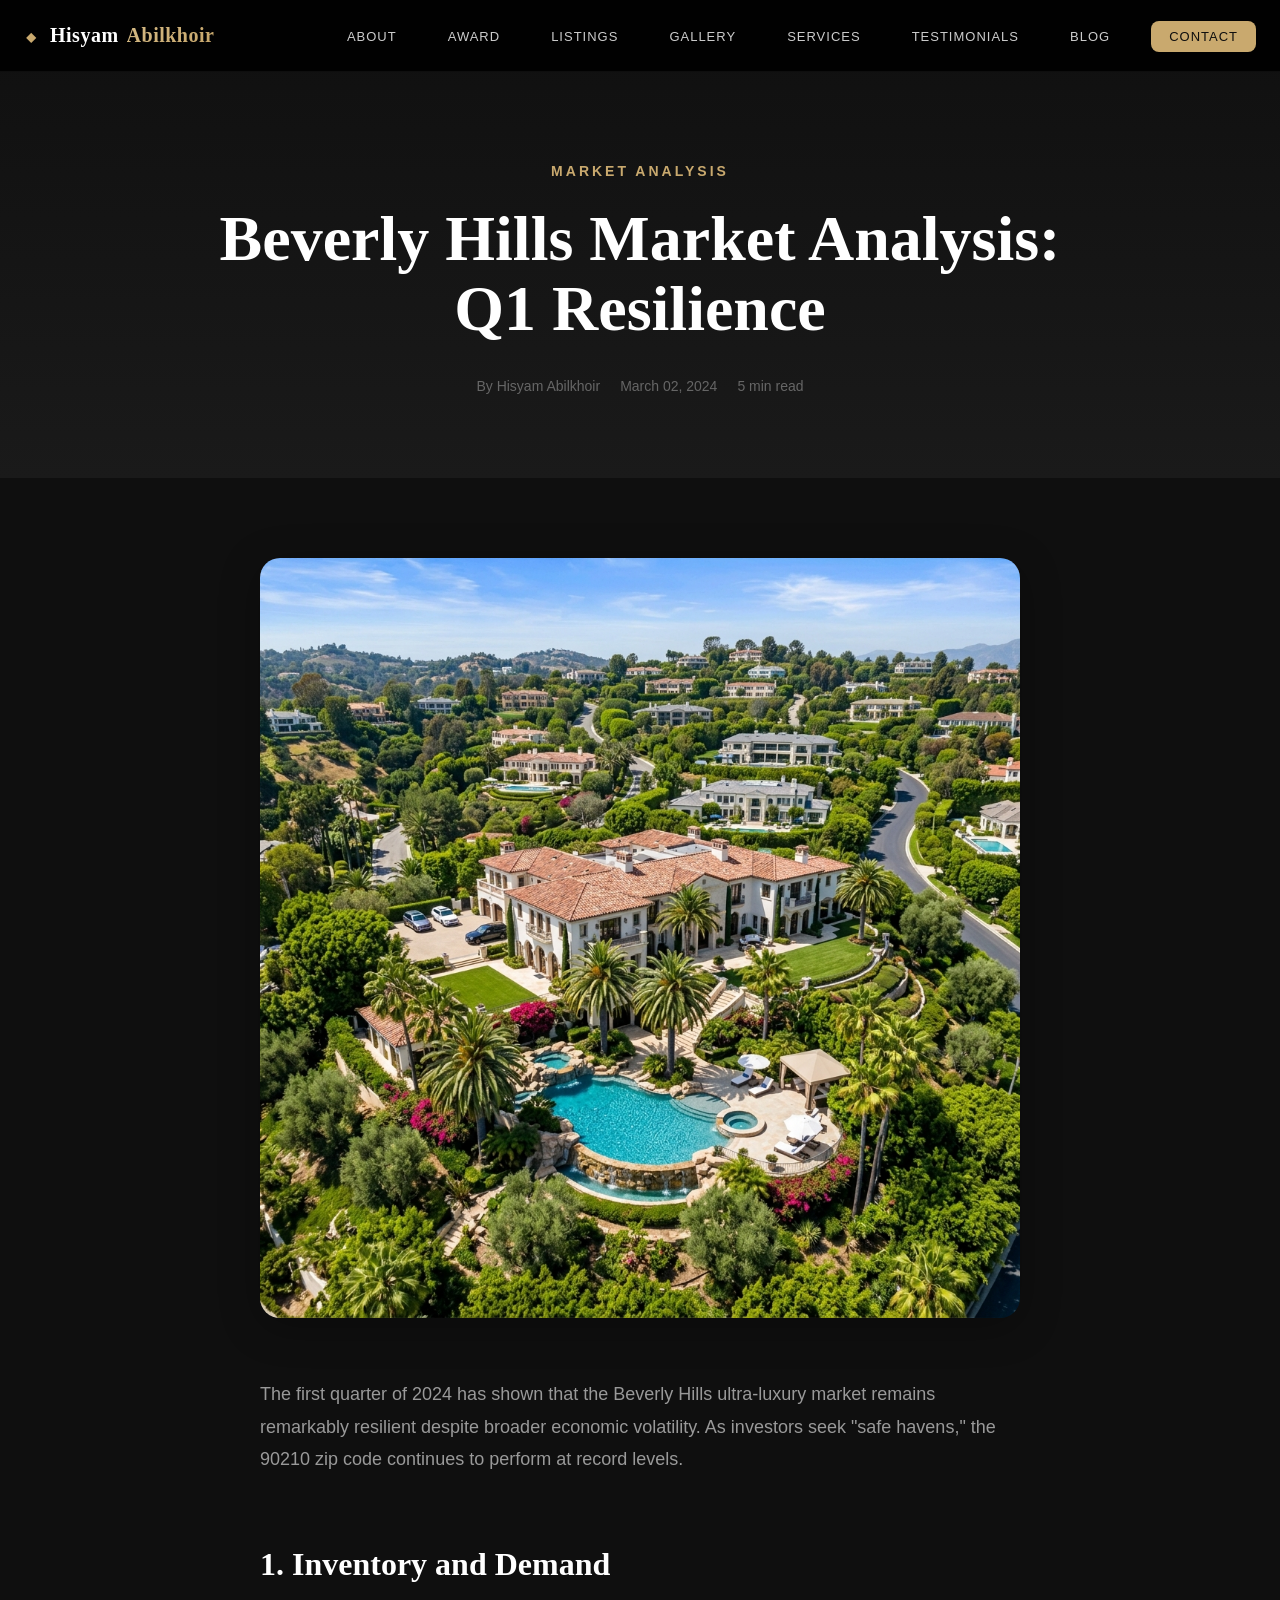
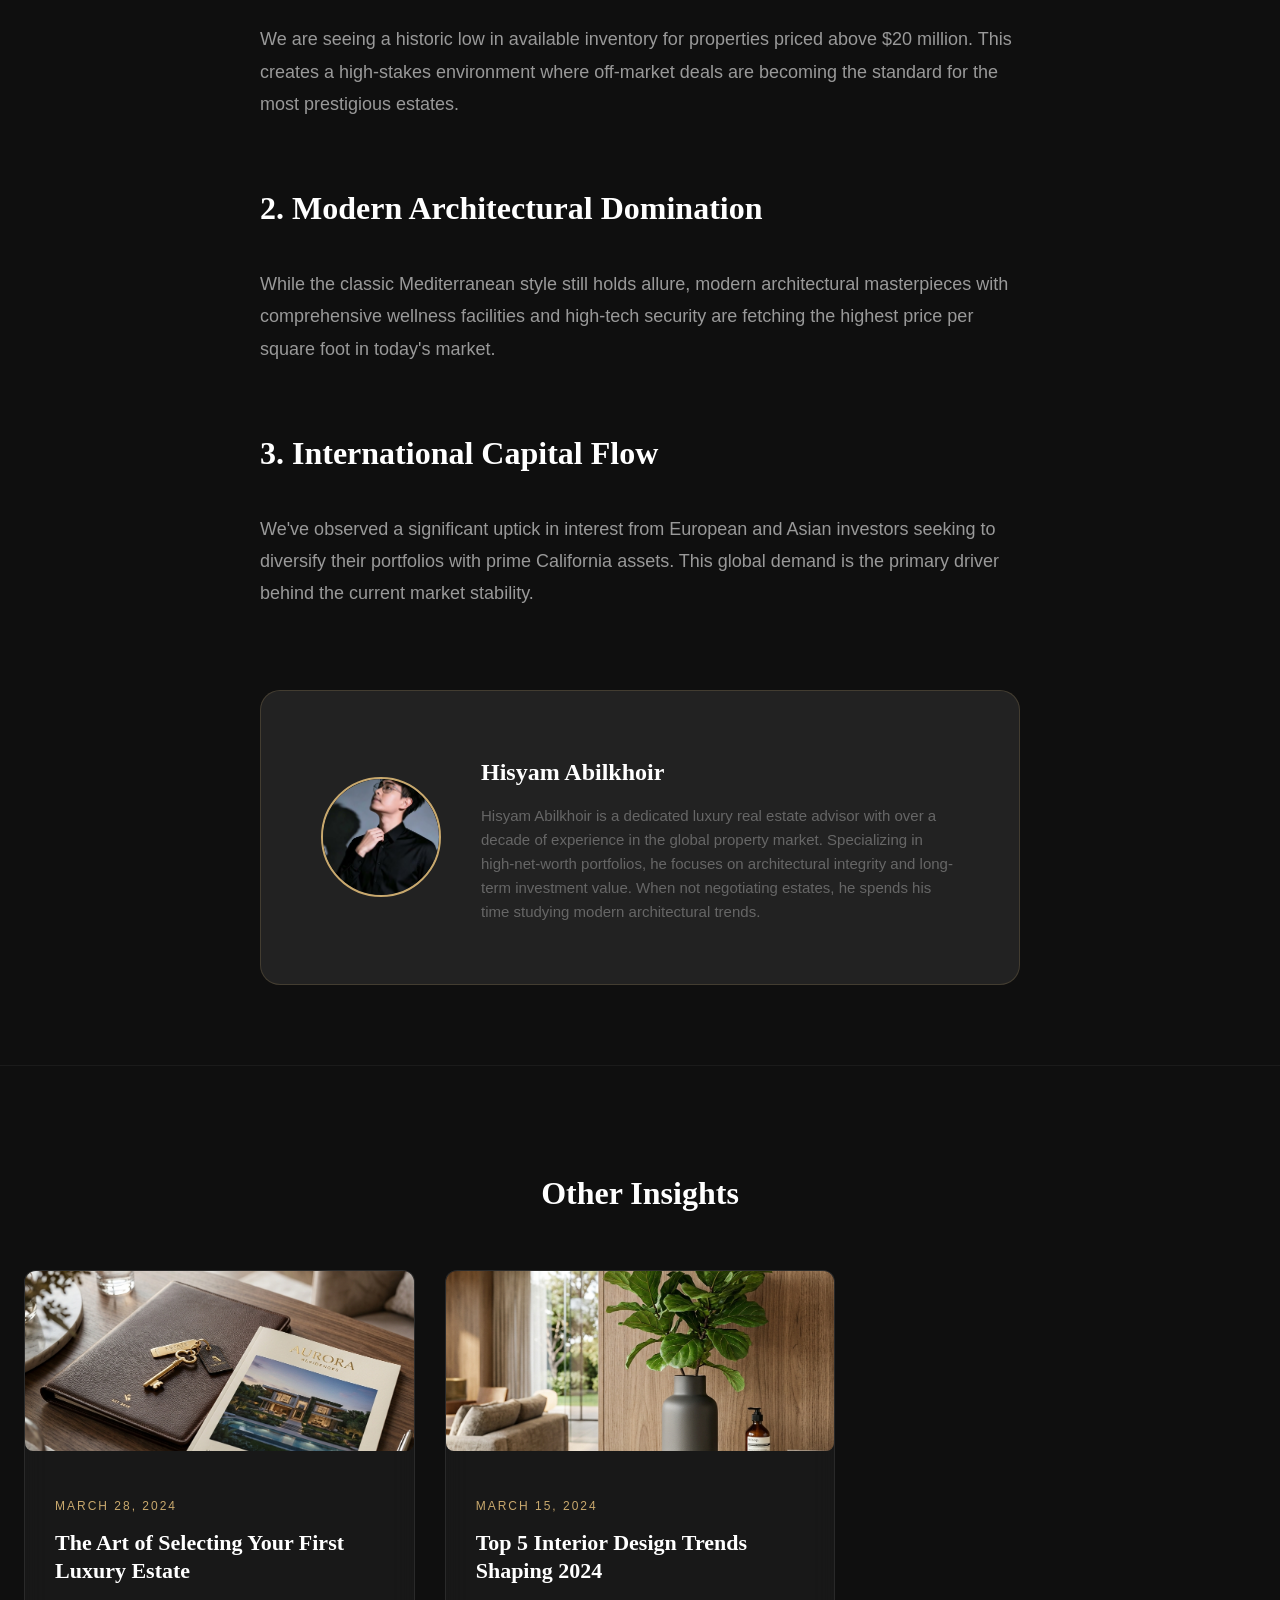
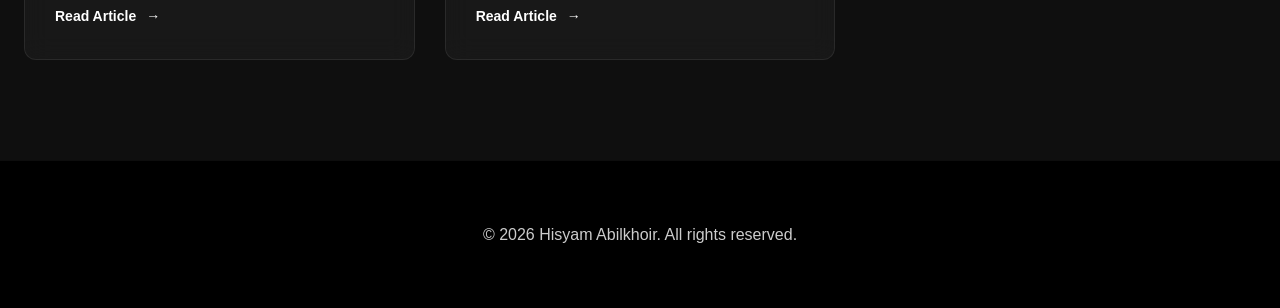
==== blog/beverly-hills-market-trends/index.html @ 41dedc26 "update" ====
<!DOCTYPE html>
<html lang="en">
<head>
    <meta charset="UTF-8">
    <meta name="viewport" content="width=device-width, initial-scale=1.0">
    <link rel="stylesheet" href="../../style.css">
    <title>Beverly Hills Market Analysis — Hisyam Abilkhoir</title>
</head>
<body>
    <!-- ============================================ -->
    <!-- NAVIGATION -->
    <!-- ============================================ -->
    <nav id="navbar" class="navbar">
      <div class="scroll-progress" id="scrollProgress"></div>
      <div class="nav-container">
          <a href="../../index.html" class="nav-logo">
            <span class="logo-icon">⬥</span>
            <span class="logo-text">Hisyam <span class="gold">Abilkhoir</span></span>
          </a>
        <ul class="nav-menu" id="navMenu">
          <li><a href="../../index.html#about" class="nav-link">About</a></li>
          <li><a href="../../index.html#awards" class="nav-link">Award</a></li>
          <li><a href="../../index.html#listings" class="nav-link">Listings</a></li>
          <li><a href="../../index.html#gallery" class="nav-link">Gallery</a></li>
          <li><a href="../../index.html#services" class="nav-link">Services</a></li>
          <li><a href="../../index.html#testimonials" class="nav-link">Testimonials</a></li>
          <li><a href="../../index.html#blog" class="nav-link">Blog</a></li>
          <li><a href="../../index.html#contact" class="nav-link nav-cta">Contact</a></li>
        </ul>
        <button
          class="nav-toggle"
          id="navToggle"
          aria-label="Toggle navigation menu"
        >
          <span class="bar"></span>
          <span class="bar"></span>
          <span class="bar"></span>
        </button>
      </div>
    </nav>

    <header class="article-header">
        <div class="container">
            <span class="article-category">Market Analysis</span>
            <h1 class="article-title">Beverly Hills Market Analysis: Q1 Resilience</h1>
            <div class="article-meta">
                <span>By Hisyam Abilkhoir</span>
                <span>March 02, 2024</span>
                <span>5 min read</span>
            </div>
        </div>
    </header>

    <main>
        <section class="article-content">
            <div class="article-featured-image">
                <img src="../../images/blog-3.png" alt="Beverly Hills" style="width: 100%;">
            </div>
            
            <p>The first quarter of 2024 has shown that the Beverly Hills ultra-luxury market remains remarkably resilient despite broader economic volatility. As investors seek "safe havens," the 90210 zip code continues to perform at record levels.</p>
            
            <h2>1. Inventory and Demand</h2>
            <p>We are seeing a historic low in available inventory for properties priced above $20 million. This creates a high-stakes environment where off-market deals are becoming the standard for the most prestigious estates.</p>

            <h2>2. Modern Architectural Domination</h2>
            <p>While the classic Mediterranean style still holds allure, modern architectural masterpieces with comprehensive wellness facilities and high-tech security are fetching the highest price per square foot in today's market.</p>

            <h2>3. International Capital Flow</h2>
            <p>We've observed a significant uptick in interest from European and Asian investors seeking to diversify their portfolios with prime California assets. This global demand is the primary driver behind the current market stability.</p>

            <div class="author-box">
                <div class="author-avatar">
                    <img src="../../images/profile-2.jpg" alt="Hisyam Abilkhoir">
                </div>
                <div class="author-info">
                    <h4>Hisyam Abilkhoir</h4>
                    <p>Hisyam Abilkhoir is a dedicated luxury real estate advisor with over a decade of experience in the global property market. Specializing in high-net-worth portfolios, he focuses on architectural integrity and long-term investment value. When not negotiating estates, he spends his time studying modern architectural trends.</p>
                </div>
            </div>
        </section>

        <section class="related-posts">
            <div class="container">
                <h2 class="related-title">Other Insights</h2>
                <div class="blog-grid">
                    <article class="blog-card">
                        <div class="related-post-img">
                            <img src="../../images/blog-1.png" alt="Estate Selection">
                        </div>
                        <div class="blog-info">
                            <span class="blog-date">March 28, 2024</span>
                            <h3 class="blog-title"><a href="../luxury-real-estate-investing/">The Art of Selecting Your First Luxury Estate</a></h3>
                            <a href="../luxury-real-estate-investing/" class="blog-link">Read Article <span>→</span></a>
                        </div>
                    </article>
                    <article class="blog-card">
                        <div class="related-post-img">
                            <img src="../../images/blog-2.png" alt="Interior Design">
                        </div>
                        <div class="blog-info">
                            <span class="blog-date">March 15, 2024</span>
                            <h3 class="blog-title"><a href="../modern-interior-design-2024/">Top 5 Interior Design Trends Shaping 2024</a></h3>
                            <a href="../modern-interior-design-2024/" class="blog-link">Read Article <span>→</span></a>
                        </div>
                    </article>
                </div>
            </div>
        </section>
    </main>

    <footer class="footer" style="padding: 60px 0;">
        <div class="container" style="text-align: center;">
            <p>&copy; 2026 Hisyam Abilkhoir. All rights reserved.</p>
        </div>
    </footer>
    <script src="../../script.js"></script>
</body>
</html>
---- style.css ----
/* ============================================
   CSS CUSTOM PROPERTIES & RESET
   ============================================ */
:root {
    --black: #0F0F0F;
    --black-light: #1A1A1A;
    --black-lighter: #222222;
    --gold: #C9A96E;
    --gold-light: #D4BA86;
    --gold-dark: #A88B52;
    --white: #FFFFFF;
    --white-off: #F5F5F5;
    --gray-100: #E8E8E8;
    --gray-200: #CCCCCC;
    --gray-300: #999999;
    --gray-400: #666666;
    --gray-500: #444444;
    --font-heading: 'Playfair Display', Georgia, serif;
    --font-body: 'Poppins', 'Segoe UI', sans-serif;
    --transition: 0.3s cubic-bezier(0.4, 0, 0.2, 1);
    --transition-slow: 0.6s cubic-bezier(0.4, 0, 0.2, 1);
    --shadow-sm: 0 2px 8px rgba(0, 0, 0, 0.15);
    --shadow-md: 0 4px 20px rgba(0, 0, 0, 0.2);
    --shadow-lg: 0 8px 40px rgba(0, 0, 0, 0.3);
    --shadow-gold: 0 4px 20px rgba(201, 169, 110, 0.25);
    --radius-sm: 8px;
    --radius-md: 12px;
    --radius-lg: 20px;
    --radius-xl: 30px;
    --container-width: 1280px;
}

/* ============================================
   PRELOADER
   ============================================ */
.preloader {
    position: fixed;
    inset: 0;
    z-index: 99999;
    background: var(--black);
    display: flex;
    align-items: center;
    justify-content: center;
    transition: opacity 0.6s ease, visibility 0.6s ease;
}

.preloader.hidden {
    opacity: 0;
    visibility: hidden;
    pointer-events: none;
}

.preloader-inner {
    position: relative;
    width: 120px;
    height: 120px;
    display: flex;
    align-items: center;
    justify-content: center;
}

.preloader-ring {
    position: absolute;
    border: 2px solid transparent;
    border-radius: 50%;
    animation: preloaderSpin 1.5s linear infinite;
}

.preloader-ring:nth-child(1) {
    width: 100px;
    height: 100px;
    border-top-color: var(--gold);
    animation-duration: 1.5s;
}

.preloader-ring:nth-child(2) {
    width: 76px;
    height: 76px;
    border-right-color: var(--gold-light);
    animation-duration: 1.2s;
    animation-direction: reverse;
}

.preloader-ring:nth-child(3) {
    width: 52px;
    height: 52px;
    border-bottom-color: var(--gold-dark);
    animation-duration: 0.9s;
}

.preloader-text {
    font-family: var(--font-heading);
    font-size: 14px;
    font-weight: 600;
    color: var(--white);
    letter-spacing: 1px;
    position: absolute;
    bottom: -40px;
    white-space: nowrap;
}

.preloader-text .gold {
    -webkit-text-fill-color: var(--gold);
}

@keyframes preloaderSpin {
    0% { transform: rotate(0deg); }
    100% { transform: rotate(360deg); }
}

*,
*::before,
*::after {
    margin: 0;
    padding: 0;
    box-sizing: border-box;
}

html {
    scroll-behavior: smooth;
    scroll-padding-top: 80px;
}

body {
    font-family: var(--font-body);
    font-weight: 400;
    font-size: 16px;
    line-height: 1.7;
    color: var(--gray-200);
    background-color: var(--black);
    overflow-x: hidden;
    -webkit-font-smoothing: antialiased;
    -moz-osx-font-smoothing: grayscale;
}

img {
    max-width: 100%;
    height: auto;
    display: block;
}

a {
    text-decoration: none;
    color: inherit;
    transition: var(--transition);
}

ul {
    list-style: none;
}

.container {
    max-width: var(--container-width);
    margin: 0 auto;
    padding: 0 24px;
}

.gold {
    color: var(--gold);
    background: linear-gradient(135deg, var(--gold-light), var(--gold), var(--gold-dark), var(--gold-light));
    background-size: 300% 100%;
    -webkit-background-clip: text;
    -webkit-text-fill-color: transparent;
    background-clip: text;
    animation: goldShimmer 6s ease-in-out infinite;
}

@keyframes goldShimmer {
    0% { background-position: 0% 50%; }
    50% { background-position: 100% 50%; }
    100% { background-position: 0% 50%; }
}

/* ============================================
   TEXT SHINE SWEEP — Kinclong Flash Effect
   ============================================ */
.text-shine {
    position: relative;
    display: inline-block;
    overflow: hidden;
}

.text-shine::after {
    content: '';
    position: absolute;
    top: 0;
    left: -120%;
    width: 60%;
    height: 100%;
    background: linear-gradient(
        105deg,
        transparent 20%,
        rgba(255, 255, 255, 0) 35%,
        rgba(255, 255, 255, 0.4) 45%,
        rgba(255, 255, 255, 0.6) 50%,
        rgba(255, 255, 255, 0.4) 55%,
        rgba(255, 255, 255, 0) 65%,
        transparent 80%
    );
    animation: shineSweep 5s ease-in-out infinite;
    pointer-events: none;
    z-index: 1;
}

@keyframes shineSweep {
    0% { left: -120%; }
    15% { left: 130%; }
    100% { left: 130%; }
}

/* Gold text with shine */
.gold-shine {
    position: relative;
    display: inline-block;
    overflow: hidden;
    color: var(--gold);
    background: linear-gradient(135deg, var(--gold-light), var(--gold), var(--gold-dark), var(--gold-light));
    background-size: 300% 100%;
    -webkit-background-clip: text;
    -webkit-text-fill-color: transparent;
    background-clip: text;
    animation: goldShimmer 6s ease-in-out infinite;
}

.gold-shine::after {
    content: '';
    position: absolute;
    top: 0;
    left: -120%;
    width: 50%;
    height: 100%;
    background: linear-gradient(
        105deg,
        transparent 20%,
        rgba(255, 255, 255, 0) 35%,
        rgba(255, 255, 255, 0.5) 45%,
        rgba(255, 255, 255, 0.8) 50%,
        rgba(255, 255, 255, 0.5) 55%,
        rgba(255, 255, 255, 0) 65%,
        transparent 80%
    );
    animation: shineSweepGold 4s ease-in-out infinite;
    animation-delay: 1.5s;
    pointer-events: none;
    z-index: 1;
}

@keyframes shineSweepGold {
    0% { left: -120%; }
    20% { left: 140%; }
    100% { left: 140%; }
}

.section {
    padding: 120px 0;
    position: relative;
}

.section-header {
    text-align: center;
    margin-bottom: 70px;
    display: flex;
    flex-direction: column;
    align-items: center;
}

.section-tag {
    display: inline-block;
    font-family: var(--font-body);
    font-size: 13px;
    font-weight: 600;
    letter-spacing: 3px;
    text-transform: uppercase;
    color: var(--gold);
    margin-bottom: 16px;
    position: relative;
    padding: 6px 24px;
    background: rgba(201, 169, 110, 0.08);
    border: 1px solid rgba(201, 169, 110, 0.15);
    border-radius: var(--radius-xl);
}

.section-tag::before,
.section-tag::after {
    content: '';
    position: absolute;
    top: 50%;
    width: 40px;
    height: 1px;
    background: var(--gold);
    opacity: 0.5;
}

.section-tag::before { right: 100%; }
.section-tag::after { left: 100%; }

.section-title {
    font-family: var(--font-heading);
    font-size: clamp(32px, 4vw, 48px);
    font-weight: 600;
    color: var(--white);
    line-height: 1.2;
    margin-bottom: 16px;
    position: relative;
    display: inline-block;
    overflow: hidden;
}

.section-title::after {
    content: '';
    position: absolute;
    top: 0;
    left: -120%;
    width: 50%;
    height: 100%;
    background: linear-gradient(
        105deg,
        transparent 20%,
        rgba(255, 255, 255, 0) 35%,
        rgba(255, 255, 255, 0.15) 45%,
        rgba(255, 255, 255, 0.25) 50%,
        rgba(255, 255, 255, 0.15) 55%,
        rgba(255, 255, 255, 0) 65%,
        transparent 80%
    );
    animation: shineSweep 6s ease-in-out infinite;
    animation-delay: 0.5s;
    pointer-events: none;
    z-index: 1;
}

.section-desc {
    font-size: 17px;
    color: var(--gray-300);
    max-width: 600px;
    margin: 0 auto;
    line-height: 1.8;
}

/* ============================================
   ANIMATION CLASSES
   ============================================ */
.fade-in {
    opacity: 0;
    transform: translateY(30px);
    transition: opacity 0.8s ease, transform 0.8s ease;
}

.fade-in.visible {
    opacity: 1;
    transform: translateY(0);
}

[data-animate] {
    opacity: 0;
    transform: translateY(40px);
    transition: opacity 0.8s ease, transform 0.8s ease;
}

[data-animate].animated {
    opacity: 1;
    transform: translateY(0);
}

/* ============================================
   BUTTONS
   ============================================ */
.btn {
    display: inline-flex;
    align-items: center;
    gap: 10px;
    padding: 16px 36px;
    font-family: var(--font-body);
    font-size: 15px;
    font-weight: 500;
    letter-spacing: 0.5px;
    border-radius: var(--radius-sm);
    cursor: pointer;
    transition: var(--transition);
    border: none;
    position: relative;
    overflow: hidden;
}

.btn::before {
    content: '';
    position: absolute;
    inset: 0;
    background: linear-gradient(135deg, rgba(255,255,255,0.1), transparent);
    opacity: 0;
    transition: var(--transition);
}

.btn:hover::before {
    opacity: 1;
}

.btn-primary {
    background: linear-gradient(135deg, var(--gold-light), var(--gold), var(--gold-dark));
    background-size: 200% 100%;
    color: var(--black);
    box-shadow: 0 4px 20px rgba(201, 169, 110, 0.3);
    animation: btnShimmer 4s ease-in-out infinite;
}

@keyframes btnShimmer {
    0% { background-position: 0% 50%; }
    50% { background-position: 100% 50%; }
    100% { background-position: 0% 50%; }
}

.btn-primary:hover {
    transform: translateY(-3px);
    box-shadow: 0 8px 40px rgba(201, 169, 110, 0.5), 0 0 20px rgba(201, 169, 110, 0.2);
}

.btn-outline {
    background: transparent;
    color: var(--white);
    border: 1.5px solid rgba(255, 255, 255, 0.3);
}

.btn-outline:hover {
    border-color: var(--gold);
    color: var(--gold);
    transform: translateY(-2px);
}

/* ============================================
   NAVIGATION
   ============================================ */
.navbar {
    position: fixed;
    top: 0;
    left: 0;
    right: 0;
    z-index: 1000;
    padding: 20px 0;
    transition: var(--transition);
}

.navbar.scrolled {
    background: rgba(15, 15, 15, 0.95);
    backdrop-filter: blur(20px);
    -webkit-backdrop-filter: blur(20px);
    padding: 12px 0;
    box-shadow: 0 2px 30px rgba(0, 0, 0, 0.3);
}

.nav-container {
    max-width: var(--container-width);
    margin: 0 auto;
    padding: 0 24px;
    display: flex;
    align-items: center;
    justify-content: space-between;
}

.nav-logo {
    display: flex;
    align-items: center;
    gap: 10px;
    z-index: 1001;
}

.logo-icon {
    font-size: 24px;
    color: var(--gold);
}

.logo-text {
    font-family: var(--font-heading);
    font-size: 22px;
    font-weight: 600;
    color: var(--white);
}

.nav-menu {
    display: flex;
    align-items: center;
    gap: 8px;
}

.nav-link {
    padding: 8px 18px;
    font-size: 14px;
    font-weight: 400;
    color: var(--gray-200);
    border-radius: var(--radius-sm);
    transition: var(--transition);
    letter-spacing: 0.3px;
}

.nav-link:hover {
    color: var(--gold);
}

.nav-link.nav-cta {
    background: var(--gold);
    color: var(--black);
    font-weight: 500;
    margin-left: 8px;
}

.nav-link.nav-cta:hover {
    background: var(--gold-light);
    color: var(--black);
    transform: translateY(-1px);
}

.nav-toggle {
    display: none;
    flex-direction: column;
    gap: 5px;
    background: none;
    border: none;
    cursor: pointer;
    padding: 5px;
    z-index: 1001;
}

.nav-toggle .bar {
    width: 24px;
    height: 2px;
    background: var(--white);
    transition: var(--transition);
    border-radius: 2px;
}

.nav-toggle.active .bar:nth-child(1) {
    transform: rotate(45deg) translate(5px, 5px);
}

.nav-toggle.active .bar:nth-child(2) {
    opacity: 0;
}

.nav-toggle.active .bar:nth-child(3) {
    transform: rotate(-45deg) translate(5px, -5px);
}

/* ============================================
   SCROLL PROGRESS BAR
   ============================================ */
.scroll-progress {
    position: absolute;
    bottom: 0;
    left: 0;
    height: 3px;
    width: 0%;
    background: linear-gradient(90deg, var(--gold-dark), var(--gold), var(--gold-light));
    border-radius: 0 2px 2px 0;
    z-index: 10;
    transition: width 0.05s linear;
    box-shadow: 0 0 8px rgba(201, 169, 110, 0.4), 0 0 16px rgba(201, 169, 110, 0.2);
}

/* ============================================
   SCROLL TO TOP BUTTON
   ============================================ */
.scroll-top-btn {
    position: fixed;
    bottom: 30px;
    left: 30px;
    width: 46px;
    height: 46px;
    border-radius: 50%;
    border: 1.5px solid rgba(201, 169, 110, 0.3);
    background: rgba(15, 15, 15, 0.85);
    backdrop-filter: blur(12px);
    -webkit-backdrop-filter: blur(12px);
    color: var(--gold);
    cursor: pointer;
    display: flex;
    align-items: center;
    justify-content: center;
    z-index: 998;
    opacity: 0;
    visibility: hidden;
    transform: translateY(20px);
    transition: all 0.4s cubic-bezier(0.03, 0.98, 0.52, 0.99);
    box-shadow: 0 4px 20px rgba(0, 0, 0, 0.3);
}

.scroll-top-btn.visible {
    opacity: 1;
    visibility: visible;
    transform: translateY(0);
}

.scroll-top-btn:hover {
    background: var(--gold);
    color: var(--black);
    border-color: var(--gold);
    box-shadow: 0 4px 25px rgba(201, 169, 110, 0.35);
    transform: translateY(-3px);
}

/* ============================================
   HERO SECTION
   ============================================ */
.hero {
    position: relative;
    min-height: 100vh;
    display: flex;
    align-items: center;
    overflow: hidden;
}

/* Particle Canvas */
.particle-canvas {
    position: absolute;
    inset: 0;
    z-index: 1;
    pointer-events: none;
}

/* Hero Glow Orbs */
.hero-glow {
    position: absolute;
    border-radius: 50%;
    filter: blur(100px);
    z-index: 1;
    pointer-events: none;
    opacity: 0.4;
}

.hero-glow-1 {
    width: 500px;
    height: 500px;
    background: radial-gradient(circle, rgba(201, 169, 110, 0.35) 0%, transparent 70%);
    top: -100px;
    right: -100px;
    animation: glowFloat1 8s ease-in-out infinite alternate;
}

.hero-glow-2 {
    width: 400px;
    height: 400px;
    background: radial-gradient(circle, rgba(201, 169, 110, 0.2) 0%, transparent 70%);
    bottom: -50px;
    left: -50px;
    animation: glowFloat2 10s ease-in-out infinite alternate;
}

@keyframes glowFloat1 {
    0% { transform: translate(0, 0) scale(1); opacity: 0.3; }
    100% { transform: translate(-60px, 80px) scale(1.2); opacity: 0.5; }
}

@keyframes glowFloat2 {
    0% { transform: translate(0, 0) scale(1); opacity: 0.2; }
    100% { transform: translate(60px, -60px) scale(1.3); opacity: 0.35; }
}

.hero-bg {
    position: absolute;
    inset: 0;
    z-index: 0;
}

.hero-bg-img {
    width: 100%;
    height: 100%;
    object-fit: cover;
    transform: scale(1.05);
    animation: heroZoom 20s ease-in-out infinite alternate;
}

@keyframes heroZoom {
    from { transform: scale(1.05); }
    to { transform: scale(1.15); }
}

.hero-overlay {
    position: absolute;
    inset: 0;
    background: linear-gradient(
        135deg,
        rgba(15, 15, 15, 0.92) 0%,
        rgba(15, 15, 15, 0.75) 50%,
        rgba(15, 15, 15, 0.6) 100%
    );
}

.hero-content {
    position: relative;
    z-index: 2;
    max-width: var(--container-width);
    margin: 0 auto;
    padding: 100px 24px 60px;
    display: grid;
    grid-template-columns: 1.2fr 0.8fr;
    align-items: center;
    gap: 60px;
    width: 100%;
}

.hero-subtitle {
    font-size: 13px;
    font-weight: 600;
    letter-spacing: 4px;
    text-transform: uppercase;
    color: var(--gold);
    margin-bottom: 20px;
}

.hero-title {
    font-family: var(--font-heading);
    font-size: clamp(40px, 5.5vw, 72px);
    font-weight: 700;
    color: var(--white);
    line-height: 1.15;
    margin-bottom: 24px;
}

.hero-desc {
    font-size: 17px;
    color: var(--gray-200);
    max-width: 520px;
    margin-bottom: 36px;
    line-height: 1.8;
}

.hero-btns {
    display: flex;
    gap: 16px;
    margin-bottom: 50px;
    flex-wrap: wrap;
}

.hero-stats {
    display: flex;
    gap: 40px;
    padding-top: 30px;
    border-top: 1px solid rgba(255, 255, 255, 0.1);
}

.stat {
    text-align: center;
}

.stat-number {
    font-family: var(--font-heading);
    font-size: 36px;
    font-weight: 700;
    color: var(--white);
    display: block;
    line-height: 1;
}

.stat-label {
    font-size: 13px;
    color: var(--gray-300);
    margin-top: 6px;
    display: block;
}

/* Agent Photo — Enhanced 3D + Glow */
.hero-agent {
    display: flex;
    justify-content: center;
    align-items: center;
    perspective: 800px;
}

.agent-photo-wrapper {
    position: relative;
    width: 380px;
    height: 380px;
    transform-style: preserve-3d;
    transition: transform 0.4s cubic-bezier(0.03, 0.98, 0.52, 0.99);
}

.agent-photo {
    width: 100%;
    height: 100%;
    object-fit: cover;
    object-position: top center;
    border-radius: 50%;
    border: 4px solid transparent;
    background-clip: padding-box;
    box-shadow:
        0 0 60px rgba(201, 169, 110, 0.4),
        0 0 120px rgba(201, 169, 110, 0.15),
        inset 0 0 30px rgba(201, 169, 110, 0.05);
    position: relative;
    z-index: 2;
    animation: photoGlow 4s ease-in-out infinite alternate;
}

@keyframes photoGlow {
    0% { box-shadow: 0 0 40px rgba(201, 169, 110, 0.3), 0 0 80px rgba(201, 169, 110, 0.1); }
    100% { box-shadow: 0 0 70px rgba(201, 169, 110, 0.5), 0 0 140px rgba(201, 169, 110, 0.2); }
}

/* Gold border ring via pseudo element */
.agent-photo-wrapper::before {
    content: '';
    position: absolute;
    inset: -4px;
    border-radius: 50%;
    background: conic-gradient(
        from 0deg,
        var(--gold), var(--gold-dark), var(--gold-light), var(--gold), var(--gold-dark), var(--gold-light), var(--gold)
    );
    z-index: 1;
    animation: borderRotate 6s linear infinite;
}

@keyframes borderRotate {
    0% { transform: rotate(0deg); }
    100% { transform: rotate(360deg); }
}

.agent-photo-wrapper::after {
    content: '';
    position: absolute;
    inset: 0;
    border-radius: 50%;
    background: var(--black);
    z-index: 1;
}

.agent-photo-ring {
    position: absolute;
    inset: -16px;
    border-radius: 50%;
    border: 1px solid rgba(201, 169, 110, 0.3);
    animation: ringPulse 3s ease-in-out infinite;
}

.agent-photo-ring-2 {
    inset: -30px;
    border: 1px dashed rgba(201, 169, 110, 0.15);
    animation: ringPulse2 5s ease-in-out infinite;
}

@keyframes ringPulse {
    0%, 100% { transform: scale(1); opacity: 0.5; }
    50% { transform: scale(1.06); opacity: 0.15; }
}

@keyframes ringPulse2 {
    0%, 100% { transform: scale(1) rotate(0deg); opacity: 0.3; }
    50% { transform: scale(1.08) rotate(180deg); opacity: 0.1; }
}

/* Agent Photo Glow */
.agent-photo-glow {
    position: absolute;
    inset: -40px;
    border-radius: 50%;
    background: radial-gradient(circle, rgba(201, 169, 110, 0.2) 0%, transparent 70%);
    z-index: 0;
    animation: glowPulse 4s ease-in-out infinite;
    pointer-events: none;
}

@keyframes glowPulse {
    0%, 100% { transform: scale(1); opacity: 0.6; }
    50% { transform: scale(1.15); opacity: 0.3; }
}

/* Sparkles */
.agent-photo-sparkle {
    position: absolute;
    color: var(--gold);
    font-size: 14px;
    z-index: 3;
    animation: sparkle 3s ease-in-out infinite;
    pointer-events: none;
    text-shadow: 0 0 8px rgba(201, 169, 110, 0.8);
}

.sparkle-1 {
    top: 5%;
    right: 10%;
    animation-delay: 0s;
}

.sparkle-2 {
    bottom: 15%;
    left: 5%;
    animation-delay: 1s;
    font-size: 10px;
}

.sparkle-3 {
    top: 45%;
    right: 0;
    animation-delay: 2s;
    font-size: 12px;
}

@keyframes sparkle {
    0%, 100% { opacity: 0; transform: scale(0.5) rotate(0deg); }
    50% { opacity: 1; transform: scale(1.2) rotate(180deg); }
}

/* Scroll Indicator */
.hero-scroll {
    position: absolute;
    bottom: 30px;
    left: 50%;
    transform: translateX(-50%);
    z-index: 2;
}

.scroll-indicator {
    display: flex;
    flex-direction: column;
    align-items: center;
    gap: 8px;
    color: var(--gray-300);
    font-size: 11px;
    letter-spacing: 2px;
    text-transform: uppercase;
}

.scroll-line {
    width: 1px;
    height: 40px;
    background: var(--gold);
    animation: scrollBounce 2s ease-in-out infinite;
}

@keyframes scrollBounce {
    0%, 100% { transform: scaleY(1); opacity: 1; }
    50% { transform: scaleY(0.5); opacity: 0.3; }
}

/* ============================================
   ABOUT SECTION
   ============================================ */
.about {
    background: var(--black-light);
}

.about-grid {
    display: grid;
    grid-template-columns: 0.9fr 1.1fr;
    gap: 80px;
    align-items: center;
}

.about-image {
    position: relative;
    perspective: 800px;
    transform-style: preserve-3d;
}

.about-image img {
    width: 100%;
    border-radius: var(--radius-lg);
    box-shadow:
        0 8px 40px rgba(0, 0, 0, 0.3),
        0 0 60px rgba(201, 169, 110, 0.1);
    transition: transform 0.4s cubic-bezier(0.03, 0.98, 0.52, 0.99);
}

.about-image-accent {
    position: absolute;
    top: 20px;
    left: 20px;
    right: -20px;
    bottom: -20px;
    border: 2px solid var(--gold);
    border-radius: var(--radius-lg);
    opacity: 0.3;
    z-index: -1;
    transition: var(--transition);
}

.about-image:hover .about-image-accent {
    top: 15px;
    left: 15px;
    right: -25px;
    bottom: -25px;
    opacity: 0.5;
}

.about-image-glow {
    position: absolute;
    inset: -30px;
    background: radial-gradient(ellipse at center, rgba(201, 169, 110, 0.12) 0%, transparent 70%);
    border-radius: var(--radius-lg);
    z-index: -2;
    pointer-events: none;
    opacity: 0;
    transition: var(--transition-slow);
}

.about-image:hover .about-image-glow {
    opacity: 1;
}

.about-intro {
    font-size: 20px;
    color: var(--white);
    margin-bottom: 16px;
    line-height: 1.7;
}

.about-text {
    font-size: 16px;
    color: var(--gray-300);
    margin-bottom: 36px;
    line-height: 1.8;
}

.about-highlights {
    display: flex;
    flex-direction: column;
    gap: 24px;
}

.highlight {
    display: flex;
    gap: 20px;
    align-items: flex-start;
    padding: 24px;
    background: var(--black-lighter);
    border-radius: var(--radius-md);
    border: 1px solid rgba(255, 255, 255, 0.05);
    transition: var(--transition);
}

.highlight:hover {
    border-color: rgba(201, 169, 110, 0.3);
    transform: translateX(8px);
    box-shadow: 0 4px 20px rgba(201, 169, 110, 0.08);
    background: linear-gradient(135deg, var(--black-lighter), rgba(201, 169, 110, 0.03));
}

.highlight-icon {
    flex-shrink: 0;
    width: 48px;
    height: 48px;
    display: flex;
    align-items: center;
    justify-content: center;
    background: linear-gradient(135deg, var(--gold), var(--gold-dark));
    border-radius: var(--radius-sm);
    color: var(--black);
}

.highlight h4 {
    font-family: var(--font-heading);
    font-size: 18px;
    color: var(--white);
    margin-bottom: 4px;
}

.highlight p {
    font-size: 14px;
    color: var(--gray-300);
    line-height: 1.6;
}

/* ============================================
   FEATURED PROPERTIES
   ============================================ */
.featured {
    background: var(--black);
}

.featured-grid {
    display: grid;
    grid-template-columns: repeat(3, 1fr);
    gap: 30px;
}

/* Property Card — 3D Enhanced */
.property-card {
    background: var(--black-light);
    border-radius: var(--radius-md);
    overflow: hidden;
    border: 1px solid rgba(255, 255, 255, 0.05);
    transition: transform 0.4s cubic-bezier(0.03, 0.98, 0.52, 0.99), box-shadow 0.4s ease, border-color 0.3s ease;
    transform-style: preserve-3d;
    position: relative;
}

.property-card::after {
    content: '';
    position: absolute;
    inset: 0;
    border-radius: var(--radius-md);
    background: linear-gradient(135deg, rgba(201, 169, 110, 0.08) 0%, transparent 50%, rgba(201, 169, 110, 0.05) 100%);
    opacity: 0;
    transition: opacity 0.4s ease;
    pointer-events: none;
    z-index: 1;
}

.property-card:hover::after {
    opacity: 1;
}

.property-card:hover {
    border-color: rgba(201, 169, 110, 0.3);
    box-shadow:
        0 20px 50px rgba(0, 0, 0, 0.5),
        0 0 30px rgba(201, 169, 110, 0.1);
}

.property-image {
    position: relative;
    overflow: hidden;
    aspect-ratio: 4/3;
}

.property-image img {
    width: 100%;
    height: 100%;
    object-fit: cover;
    transition: var(--transition-slow);
}

.property-card:hover .property-image img {
    transform: scale(1.08);
}

.property-badge {
    position: absolute;
    top: 16px;
    left: 16px;
    padding: 6px 16px;
    font-size: 11px;
    font-weight: 600;
    letter-spacing: 1px;
    text-transform: uppercase;
    background: var(--gold);
    color: var(--black);
    border-radius: var(--radius-xl);
}

.property-badge.sale {
    background: var(--gold);
}

.property-badge.rent {
    background: linear-gradient(135deg, #4a9eff, #0066cc);
    color: var(--white);
}

.property-overlay {
    position: absolute;
    inset: 0;
    background: rgba(15, 15, 15, 0.6);
    display: flex;
    align-items: center;
    justify-content: center;
    opacity: 0;
    transition: var(--transition);
}

.property-card:hover .property-overlay {
    opacity: 1;
}

.property-view-btn {
    padding: 12px 28px;
    background: var(--gold);
    color: var(--black);
    font-size: 13px;
    font-weight: 600;
    border-radius: var(--radius-sm);
    transform: translateY(10px);
    transition: var(--transition);
    letter-spacing: 0.5px;
}

.property-card:hover .property-view-btn {
    transform: translateY(0);
}

.property-info {
    padding: 24px;
}

.property-price {
    font-family: var(--font-heading);
    font-size: 24px;
    font-weight: 700;
    color: var(--gold);
    margin-bottom: 8px;
}

.price-period {
    font-family: var(--font-body);
    font-size: 14px;
    font-weight: 400;
    color: var(--gray-300);
}

.property-name {
    font-family: var(--font-heading);
    font-size: 20px;
    font-weight: 600;
    color: var(--white);
    margin-bottom: 8px;
}

.property-location {
    display: flex;
    align-items: center;
    gap: 6px;
    font-size: 14px;
    color: var(--gray-300);
    margin-bottom: 12px;
}

.property-location svg {
    color: var(--gold);
    flex-shrink: 0;
}

.property-desc {
    font-size: 14px;
    color: var(--gray-400);
    line-height: 1.6;
    margin-bottom: 16px;
}

.property-meta {
    display: flex;
    gap: 16px;
    padding-top: 16px;
    border-top: 1px solid rgba(255, 255, 255, 0.06);
}

.property-meta span {
    font-size: 13px;
    color: var(--gray-300);
    display: flex;
    align-items: center;
    gap: 4px;
}

/* ============================================
   LISTINGS SECTION
   ============================================ */
.listings {
    background: var(--black-light);
}

.listings-filter {
    display: flex;
    justify-content: center;
    gap: 12px;
    margin-bottom: 50px;
}

.filter-btn {
    padding: 10px 28px;
    font-family: var(--font-body);
    font-size: 14px;
    font-weight: 500;
    color: var(--gray-300);
    background: var(--black-lighter);
    border: 1px solid rgba(255, 255, 255, 0.08);
    border-radius: var(--radius-xl);
    cursor: pointer;
    transition: var(--transition);
}

.filter-btn:hover {
    border-color: var(--gold);
    color: var(--gold);
}

.filter-btn.active {
    background: var(--gold);
    color: var(--black);
    border-color: var(--gold);
}

.listings-grid {
    display: grid;
    grid-template-columns: repeat(3, 1fr);
    gap: 30px;
}

.listing-card .property-desc {
    display: none;
}

.listing-card.hidden {
    display: none;
}

/* ============================================
   SERVICES SECTION
   ============================================ */
.services {
    background: var(--black);
}

.services-grid {
    display: grid;
    grid-template-columns: repeat(3, 1fr);
    gap: 30px;
}

.service-card {
    padding: 48px 36px;
    background: var(--black-light);
    border-radius: var(--radius-md);
    border: 1px solid rgba(255, 255, 255, 0.05);
    transition: transform 0.4s cubic-bezier(0.03, 0.98, 0.52, 0.99), box-shadow 0.4s ease, border-color 0.3s ease;
    position: relative;
    overflow: hidden;
    transform-style: preserve-3d;
    backdrop-filter: blur(10px);
    -webkit-backdrop-filter: blur(10px);
    background: linear-gradient(145deg, rgba(26, 26, 26, 0.9), rgba(34, 34, 34, 0.6));
}

.service-card::before {
    content: '';
    position: absolute;
    top: 0;
    left: 0;
    right: 0;
    height: 3px;
    background: linear-gradient(90deg, var(--gold), var(--gold-dark));
    transform: scaleX(0);
    transition: var(--transition);
}

.service-card:hover {
    border-color: rgba(201, 169, 110, 0.25);
    box-shadow:
        0 20px 50px rgba(0, 0, 0, 0.4),
        0 0 40px rgba(201, 169, 110, 0.08);
}

.service-card:hover::before {
    transform: scaleX(1);
}

.service-icon {
    width: 72px;
    height: 72px;
    display: flex;
    align-items: center;
    justify-content: center;
    background: linear-gradient(135deg, rgba(201, 169, 110, 0.15), rgba(201, 169, 110, 0.05));
    border-radius: var(--radius-md);
    color: var(--gold);
    margin-bottom: 28px;
}

.service-title {
    font-family: var(--font-heading);
    font-size: 24px;
    font-weight: 600;
    color: var(--white);
    margin-bottom: 16px;
}

.service-desc {
    font-size: 15px;
    color: var(--gray-300);
    line-height: 1.7;
    margin-bottom: 24px;
}

.service-list {
    display: flex;
    flex-direction: column;
    gap: 12px;
}

.service-list li {
    font-size: 14px;
    color: var(--gray-200);
    padding-left: 22px;
    position: relative;
}

.service-list li::before {
    content: '✦';
    position: absolute;
    left: 0;
    color: var(--gold);
    font-size: 10px;
}

/* ============================================
   TESTIMONIALS SECTION
   ============================================ */
.testimonials {
    background: var(--black-light);
}

.testimonials-grid {
    display: grid;
    grid-template-columns: repeat(3, 1fr);
    gap: 30px;
}

.testimonial-card {
    padding: 40px 32px;
    background: linear-gradient(145deg, rgba(15, 15, 15, 0.95), rgba(26, 26, 26, 0.7));
    border-radius: var(--radius-md);
    border: 1px solid rgba(255, 255, 255, 0.05);
    transition: transform 0.4s cubic-bezier(0.03, 0.98, 0.52, 0.99), box-shadow 0.4s ease, border-color 0.3s ease;
    position: relative;
    transform-style: preserve-3d;
    backdrop-filter: blur(10px);
    -webkit-backdrop-filter: blur(10px);
}

.testimonial-card::after {
    content: '"';
    position: absolute;
    top: 20px;
    right: 28px;
    font-family: var(--font-heading);
    font-size: 80px;
    color: var(--gold);
    opacity: 0.1;
    line-height: 1;
}

.testimonial-card:hover {
    border-color: rgba(201, 169, 110, 0.25);
    box-shadow:
        0 20px 50px rgba(0, 0, 0, 0.4),
        0 0 30px rgba(201, 169, 110, 0.08);
}

.testimonial-stars {
    display: flex;
    gap: 4px;
    margin-bottom: 20px;
}

.testimonial-stars span {
    color: var(--gold);
    font-size: 16px;
}

.testimonial-text {
    font-size: 15px;
    font-style: italic;
    color: var(--gray-200);
    line-height: 1.8;
    margin-bottom: 28px;
}

.testimonial-author {
    display: flex;
    align-items: center;
    gap: 16px;
}

.testimonial-avatar {
    width: 48px;
    height: 48px;
    display: flex;
    align-items: center;
    justify-content: center;
    background: linear-gradient(135deg, var(--gold), var(--gold-dark));
    border-radius: 50%;
    font-family: var(--font-heading);
    font-size: 16px;
    font-weight: 700;
    color: var(--black);
}

.testimonial-name {
    font-family: var(--font-heading);
    font-size: 16px;
    font-weight: 600;
    color: var(--white);
}

.testimonial-role {
    font-size: 13px;
    color: var(--gray-400);
}

/* ============================================
   CONTACT SECTION
   ============================================ */
.contact {
    background: var(--black);
}

.contact-grid {
    display: grid;
    grid-template-columns: 1fr 1.2fr;
    gap: 60px;
    align-items: start;
}

.contact-card {
    display: flex;
    align-items: center;
    gap: 20px;
    padding: 24px;
    background: var(--black-light);
    border-radius: var(--radius-md);
    border: 1px solid rgba(255, 255, 255, 0.05);
    margin-bottom: 16px;
    transition: var(--transition);
    cursor: pointer;
}

.contact-card:hover {
    border-color: rgba(201, 169, 110, 0.2);
    transform: translateX(6px);
}

.contact-icon {
    flex-shrink: 0;
    width: 52px;
    height: 52px;
    display: flex;
    align-items: center;
    justify-content: center;
    background: var(--black-lighter);
    border-radius: var(--radius-sm);
    color: var(--gold);
}

.contact-icon.whatsapp-icon {
    background: #25D366;
    color: var(--white);
}

.contact-card h4 {
    font-family: var(--font-heading);
    font-size: 16px;
    color: var(--white);
    margin-bottom: 2px;
}

.contact-card p {
    font-size: 14px;
    color: var(--gray-300);
}

.contact-socials {
    display: flex;
    gap: 12px;
    margin-top: 24px;
}

.social-link {
    width: 48px;
    height: 48px;
    display: flex;
    align-items: center;
    justify-content: center;
    background: var(--black-light);
    border: 1px solid rgba(255, 255, 255, 0.08);
    border-radius: var(--radius-sm);
    color: var(--gray-300);
    transition: var(--transition);
}

.social-link:hover {
    background: var(--gold);
    border-color: var(--gold);
    color: var(--black);
    transform: translateY(-3px);
}

/* Contact Form */
.contact-form {
    padding: 40px;
    background: linear-gradient(145deg, rgba(26, 26, 26, 0.95), rgba(34, 34, 34, 0.7));
    border-radius: var(--radius-lg);
    border: 1px solid rgba(255, 255, 255, 0.05);
    backdrop-filter: blur(10px);
    -webkit-backdrop-filter: blur(10px);
    box-shadow: 0 8px 40px rgba(0, 0, 0, 0.3);
}

.form-row {
    display: grid;
    grid-template-columns: 1fr 1fr;
    gap: 20px;
}

.form-group {
    margin-bottom: 20px;
}

.form-group label {
    display: block;
    font-size: 13px;
    font-weight: 500;
    color: var(--gray-200);
    margin-bottom: 8px;
    letter-spacing: 0.5px;
}

.form-group input,
.form-group select,
.form-group textarea {
    width: 100%;
    padding: 14px 18px;
    font-family: var(--font-body);
    font-size: 15px;
    color: var(--white);
    background: var(--black-lighter);
    border: 1px solid rgba(255, 255, 255, 0.08);
    border-radius: var(--radius-sm);
    transition: var(--transition);
    outline: none;
}

.form-group input::placeholder,
.form-group textarea::placeholder {
    color: var(--gray-500);
}

.form-group input:focus,
.form-group select:focus,
.form-group textarea:focus {
    border-color: var(--gold);
    box-shadow: 0 0 0 3px rgba(201, 169, 110, 0.1);
}

.form-group select {
    cursor: pointer;
    appearance: none;
    background-image: url("data:image/svg+xml,%3Csvg width='12' height='8' viewBox='0 0 12 8' fill='none' xmlns='http://www.w3.org/2000/svg'%3E%3Cpath d='M1 1L6 6L11 1' stroke='%23999' stroke-width='2'/%3E%3C/svg%3E");
    background-repeat: no-repeat;
    background-position: right 18px center;
}

.form-group select option {
    background: var(--black-lighter);
    color: var(--white);
}

.form-group textarea {
    resize: vertical;
    min-height: 120px;
}

.btn-submit {
    width: 100%;
    justify-content: center;
    padding: 18px;
    font-size: 16px;
    font-weight: 600;
    letter-spacing: 0.5px;
}

.btn-submit svg {
    transition: var(--transition);
}

.btn-submit:hover svg {
    transform: translate(4px, -4px);
}

/* Form Success State */
.form-success {
    text-align: center;
    padding: 40px;
}

.form-success-icon {
    width: 80px;
    height: 80px;
    margin: 0 auto 24px;
    display: flex;
    align-items: center;
    justify-content: center;
    background: linear-gradient(135deg, rgba(201, 169, 110, 0.2), rgba(201, 169, 110, 0.05));
    border-radius: 50%;
    color: var(--gold);
    animation: successPulse 0.6s ease;
}

@keyframes successPulse {
    0% { transform: scale(0); }
    50% { transform: scale(1.2); }
    100% { transform: scale(1); }
}

.form-success h3 {
    font-family: var(--font-heading);
    font-size: 24px;
    color: var(--white);
    margin-bottom: 8px;
}

.form-success p {
    color: var(--gray-300);
    font-size: 15px;
}

/* ============================================
   FOOTER
   ============================================ */
.footer {
    background: var(--black-light);
    padding: 80px 0 0;
    border-top: 1px solid rgba(255, 255, 255, 0.05);
}

.footer-content {
    display: grid;
    grid-template-columns: 2fr 1fr 1fr;
    gap: 60px;
    padding-bottom: 60px;
}

.footer-brand p {
    font-size: 15px;
    color: var(--gray-400);
    margin-top: 16px;
    max-width: 300px;
    line-height: 1.7;
}

.footer-links h4 {
    font-family: var(--font-heading);
    font-size: 18px;
    color: var(--white);
    margin-bottom: 20px;
}

.footer-links li {
    margin-bottom: 12px;
}

.footer-links a {
    font-size: 14px;
    color: var(--gray-400);
    transition: var(--transition);
}

.footer-links a:hover {
    color: var(--gold);
    padding-left: 6px;
}

.footer-bottom {
    display: flex;
    justify-content: space-between;
    align-items: center;
    padding: 24px 0;
    border-top: 1px solid rgba(255, 255, 255, 0.05);
}

.footer-bottom p {
    font-size: 13px;
    color: var(--gray-500);
}

/* ============================================
   FLOATING WHATSAPP BUTTON
   ============================================ */
.whatsapp-float {
    position: fixed;
    bottom: 30px;
    right: 30px;
    width: 60px;
    height: 60px;
    display: flex;
    align-items: center;
    justify-content: center;
    background: #25D366;
    border-radius: 50%;
    box-shadow: 0 4px 20px rgba(37, 211, 102, 0.4);
    z-index: 998;
    transition: var(--transition);
    animation: whatsappPulse 2s ease-in-out infinite;
}

.whatsapp-float:hover {
    transform: scale(1.1);
    box-shadow: 0 6px 30px rgba(37, 211, 102, 0.6);
}

@keyframes whatsappPulse {
    0%, 100% { box-shadow: 0 4px 20px rgba(37, 211, 102, 0.4); }
    50% { box-shadow: 0 4px 30px rgba(37, 211, 102, 0.6), 0 0 0 10px rgba(37, 211, 102, 0.1); }
}

.whatsapp-tooltip {
    position: absolute;
    right: 70px;
    background: var(--white);
    color: var(--black);
    padding: 8px 16px;
    border-radius: var(--radius-sm);
    font-size: 13px;
    font-weight: 500;
    white-space: nowrap;
    opacity: 0;
    transform: translateX(10px);
    transition: var(--transition);
    pointer-events: none;
    box-shadow: var(--shadow-sm);
}

.whatsapp-tooltip::after {
    content: '';
    position: absolute;
    right: -6px;
    top: 50%;
    transform: translateY(-50%);
    border: 6px solid transparent;
    border-left-color: var(--white);
}

.whatsapp-float:hover .whatsapp-tooltip {
    opacity: 1;
    transform: translateX(0);
}

/* ============================================
   CHATBOT
   ============================================ */
.chatbot-container {
    position: fixed;
    bottom: 100px;
    right: 30px;
    z-index: 999;
}

.chatbot-toggle {
    width: 56px;
    height: 56px;
    display: flex;
    align-items: center;
    justify-content: center;
    background: linear-gradient(135deg, var(--gold), var(--gold-dark));
    border: none;
    border-radius: 50%;
    cursor: pointer;
    box-shadow: var(--shadow-gold);
    transition: var(--transition);
    position: absolute;
    bottom: 0;
    right: 0;
}

.chatbot-toggle:hover {
    transform: scale(1.08);
}

.chatbot-icon-close {
    display: none;
}

.chatbot-container.open .chatbot-icon-open {
    display: none;
}

.chatbot-container.open .chatbot-icon-close {
    display: block;
}

.chatbot-popup {
    position: absolute;
    bottom: 70px;
    right: 0;
    width: 380px;
    background: var(--black-light);
    border-radius: var(--radius-lg);
    border: 1px solid rgba(255, 255, 255, 0.08);
    box-shadow: 0 20px 60px rgba(0, 0, 0, 0.5);
    overflow: hidden;
    opacity: 0;
    transform: translateY(20px) scale(0.95);
    pointer-events: none;
    transition: var(--transition);
}

.chatbot-container.open .chatbot-popup {
    opacity: 1;
    transform: translateY(0) scale(1);
    pointer-events: all;
}

.chatbot-header {
    display: flex;
    align-items: center;
    justify-content: space-between;
    padding: 20px 24px;
    background: linear-gradient(135deg, var(--gold), var(--gold-dark));
}

.chatbot-header-info {
    display: flex;
    align-items: center;
    gap: 12px;
}

.chatbot-avatar {
    width: 40px;
    height: 40px;
    display: flex;
    align-items: center;
    justify-content: center;
    background: rgba(0, 0, 0, 0.2);
    border-radius: 50%;
    font-family: var(--font-heading);
    font-size: 14px;
    font-weight: 700;
    color: var(--white);
}

.chatbot-header h4 {
    font-family: var(--font-heading);
    font-size: 16px;
    color: var(--black);
    font-weight: 600;
}

.chatbot-status {
    font-size: 12px;
    color: rgba(0, 0, 0, 0.6);
}

.chatbot-close {
    background: none;
    border: none;
    color: var(--black);
    cursor: pointer;
    padding: 4px;
    opacity: 0.6;
    transition: var(--transition);
}

.chatbot-close:hover {
    opacity: 1;
}

.chatbot-messages {
    height: 300px;
    overflow-y: auto;
    padding: 20px;
    display: flex;
    flex-direction: column;
    gap: 12px;
    scroll-behavior: smooth;
}

.chatbot-messages::-webkit-scrollbar {
    width: 4px;
}

.chatbot-messages::-webkit-scrollbar-track {
    background: transparent;
}

.chatbot-messages::-webkit-scrollbar-thumb {
    background: var(--gray-500);
    border-radius: 4px;
}

.chat-message {
    max-width: 85%;
    padding: 12px 16px;
    border-radius: var(--radius-md);
    font-size: 14px;
    line-height: 1.5;
    animation: messageIn 0.3s ease;
}

@keyframes messageIn {
    from { opacity: 0; transform: translateY(10px); }
    to { opacity: 1; transform: translateY(0); }
}

.chat-message.bot {
    align-self: flex-start;
    background: var(--black-lighter);
    color: var(--gray-200);
    border-bottom-left-radius: 4px;
}

.chat-message.user {
    align-self: flex-end;
    background: linear-gradient(135deg, var(--gold), var(--gold-dark));
    color: var(--black);
    border-bottom-right-radius: 4px;
}

.chat-typing {
    display: flex;
    gap: 4px;
    padding: 12px 16px;
    align-self: flex-start;
    background: var(--black-lighter);
    border-radius: var(--radius-md);
    border-bottom-left-radius: 4px;
}

.chat-typing span {
    width: 6px;
    height: 6px;
    background: var(--gray-400);
    border-radius: 50%;
    animation: typing 1.4s ease-in-out infinite;
}

.chat-typing span:nth-child(2) { animation-delay: 0.2s; }
.chat-typing span:nth-child(3) { animation-delay: 0.4s; }

@keyframes typing {
    0%, 60%, 100% { transform: translateY(0); opacity: 0.4; }
    30% { transform: translateY(-6px); opacity: 1; }
}

.chatbot-quick-replies {
    display: flex;
    flex-wrap: wrap;
    gap: 8px;
    padding: 0 20px 12px;
}

.quick-reply {
    padding: 8px 14px;
    font-family: var(--font-body);
    font-size: 12px;
    color: var(--gold);
    background: rgba(201, 169, 110, 0.1);
    border: 1px solid rgba(201, 169, 110, 0.2);
    border-radius: var(--radius-xl);
    cursor: pointer;
    transition: var(--transition);
    white-space: nowrap;
}

.quick-reply:hover {
    background: var(--gold);
    color: var(--black);
}

.chatbot-input {
    display: flex;
    gap: 8px;
    padding: 16px 20px;
    border-top: 1px solid rgba(255, 255, 255, 0.05);
}

.chatbot-input input {
    flex: 1;
    padding: 12px 16px;
    font-family: var(--font-body);
    font-size: 14px;
    color: var(--white);
    background: var(--black-lighter);
    border: 1px solid rgba(255, 255, 255, 0.06);
    border-radius: var(--radius-sm);
    outline: none;
    transition: var(--transition);
}

.chatbot-input input:focus {
    border-color: var(--gold);
}

.chatbot-input input::placeholder {
    color: var(--gray-500);
}

.chatbot-input button {
    width: 44px;
    height: 44px;
    display: flex;
    align-items: center;
    justify-content: center;
    background: var(--gold);
    border: none;
    border-radius: var(--radius-sm);
    color: var(--black);
    cursor: pointer;
    transition: var(--transition);
    flex-shrink: 0;
}

.chatbot-input button:hover {
    background: var(--gold-light);
}

/* ============================================
   RESPONSIVE DESIGN
   ============================================ */
@media (max-width: 1024px) {
    .hero-content {
        grid-template-columns: 1fr;
        text-align: center;
        gap: 40px;
    }

    .hero-agent {
        order: -1;
    }

    .hero-desc {
        margin-left: auto;
        margin-right: auto;
    }

    .hero-btns {
        justify-content: center;
    }

    .hero-stats {
        justify-content: center;
    }

    .agent-photo-wrapper {
        width: 280px;
        height: 280px;
    }

    .about-grid {
        grid-template-columns: 1fr;
        gap: 40px;
    }

    .about-image {
        max-width: 400px;
        margin: 0 auto;
    }

    .featured-grid,
    .listings-grid,
    .services-grid,
    .testimonials-grid {
        grid-template-columns: repeat(2, 1fr);
    }

    .contact-grid {
        grid-template-columns: 1fr;
    }

    .footer-content {
        grid-template-columns: 1fr 1fr;
        gap: 40px;
    }

    .footer-brand {
        grid-column: span 2;
    }
}

@media (max-width: 768px) {
    .section {
        padding: 80px 0;
    }

    .section-header {
        margin-bottom: 50px;
    }

    .nav-menu {
        position: fixed;
        top: 0;
        right: -100%;
        width: 80%;
        max-width: 360px;
        height: 100vh;
        background: rgba(15, 15, 15, 0.98);
        backdrop-filter: blur(20px);
        -webkit-backdrop-filter: blur(20px);
        flex-direction: column;
        justify-content: center;
        gap: 8px;
        padding: 40px;
        transition: var(--transition-slow);
    }

    .nav-menu.open {
        right: 0;
    }

    .nav-link {
        font-size: 18px;
        padding: 14px 24px;
        width: 100%;
        text-align: center;
    }

    .nav-link.nav-cta {
        margin-left: 0;
        margin-top: 12px;
    }

    .nav-toggle {
        display: flex;
    }

    .hero-content {
        padding: 120px 24px 80px;
    }

    .hero-title {
        font-size: clamp(32px, 8vw, 48px);
    }

    .hero-stats {
        gap: 24px;
    }

    .stat-number {
        font-size: 28px;
    }

    .agent-photo-wrapper {
        width: 220px;
        height: 220px;
    }

    .featured-grid,
    .listings-grid,
    .services-grid,
    .testimonials-grid {
        grid-template-columns: 1fr;
        gap: 24px;
    }

    .listings-filter {
        flex-wrap: wrap;
    }

    .form-row {
        grid-template-columns: 1fr;
    }

    .contact-form {
        padding: 28px;
    }

    .footer-content {
        grid-template-columns: 1fr;
        gap: 30px;
    }

    .footer-brand {
        grid-column: auto;
    }

    .footer-bottom {
        flex-direction: column;
        gap: 8px;
        text-align: center;
    }

    .chatbot-popup {
        width: calc(100vw - 48px);
        right: -6px;
    }

    .whatsapp-float {
        bottom: 24px;
        right: 24px;
        width: 54px;
        height: 54px;
    }

    .chatbot-container {
        bottom: 88px;
        right: 24px;
    }

    .chatbot-toggle {
        width: 50px;
        height: 50px;
    }

    .scroll-top-btn {
        bottom: 24px;
        left: 24px;
        width: 42px;
        height: 42px;
    }
}

@media (max-width: 480px) {
    .hero-btns {
        flex-direction: column;
        align-items: stretch;
    }

    .btn {
        justify-content: center;
    }

    .hero-stats {
        flex-direction: column;
        gap: 20px;
    }

    .agent-photo-wrapper {
        width: 180px;
        height: 180px;
    }
}

/* ============================================
   AWARDS SECTION
   ============================================ */
.awards {
    background: var(--black);
    position: relative;
    overflow: hidden;
}

.awards-grid {
    display: grid;
    grid-template-columns: repeat(3, 1fr);
    gap: 40px;
    margin-top: 20px;
}

.award-card {
    background: rgba(255, 255, 255, 0.03);
    backdrop-filter: blur(15px);
    -webkit-backdrop-filter: blur(15px);
    border: 1px solid rgba(201, 169, 110, 0.15);
    border-radius: var(--radius-lg);
    padding: 60px 40px;
    text-align: center;
    transition: all 0.5s cubic-bezier(0.23, 1, 0.32, 1);
    transform-style: preserve-3d;
    position: relative;
    display: flex;
    flex-direction: column;
    align-items: center;
    cursor: default;
}

.award-card:hover {
    border-color: rgba(201, 169, 110, 0.4);
    background: rgba(255, 255, 255, 0.05);
    box-shadow: 0 30px 60px rgba(0, 0, 0, 0.5), 0 0 40px rgba(201, 169, 110, 0.1);
}

.award-image {
    width: 200px;
    height: 200px;
    margin-bottom: 30px;
    position: relative;
    transform: translateZ(50px);
    display: flex;
    align-items: center;
    justify-content: center;
}

.award-image img {
    max-width: 100%;
    max-height: 100%;
    object-fit: contain;
    filter: drop-shadow(0 10px 20px rgba(0, 0, 0, 0.5));
}

.award-year {
    display: inline-block;
    padding: 4px 16px;
    background: rgba(201, 169, 110, 0.1);
    border: 1px solid rgba(201, 169, 110, 0.3);
    border-radius: var(--radius-xl);
    color: var(--gold);
    font-size: 13px;
    font-weight: 600;
    margin-bottom: 15px;
    transform: translateZ(30px);
}

.award-name {
    font-family: var(--font-heading);
    font-size: 24px;
    font-weight: 700;
    color: var(--white);
    margin-bottom: 8px;
    transform: translateZ(40px);
}

.award-org {
    font-size: 14px;
    color: var(--gray-400);
    transform: translateZ(30px);
}

@media (max-width: 1024px) {
    .awards-grid {
        grid-template-columns: repeat(2, 1fr);
        gap: 30px;
    }
}

@media (max-width: 768px) {
    .awards-grid {
        grid-template-columns: 1fr;
    }
    
    .award-card {
        padding: 40px 30px;
    }
}

/* ============================================
   VIDEO TOUR SECTION
   ============================================ */
.video-tour {
    background: var(--black-light);
}

.video-grid {
    display: grid;
    grid-template-columns: 1.2fr 0.8fr;
    gap: 60px;
    align-items: center;
}

.video-player-wrapper {
    position: relative;
    border-radius: var(--radius-lg);
    overflow: hidden;
    box-shadow: var(--shadow-lg), 0 0 40px rgba(201, 169, 110, 0.1);
    aspect-ratio: 16/9;
}

.video-player-wrapper iframe {
    position: absolute;
    top: 0;
    left: 0;
    width: 100%;
    height: 100%;
    border: none;
}

.video-features {
    display: flex;
    gap: 30px;
    margin: 30px 0 40px;
}

.video-feature {
    display: flex;
    flex-direction: column;
    gap: 4px;
}

.video-feature span {
    font-family: var(--font-heading);
    font-size: 24px;
    font-weight: 700;
}

.video-feature p {
    font-size: 13px;
    color: var(--gray-400);
}

/* ============================================
   GALLERY SECTION
   ============================================ */
.gallery-grid {
    display: grid;
    grid-template-columns: repeat(4, 1fr);
    grid-auto-rows: 280px;
    gap: 20px;
}

.gallery-item {
    position: relative;
    border-radius: var(--radius-md);
    overflow: hidden;
}

.gallery-item.item-large {
    grid-column: span 2;
    grid-row: span 2;
}

.gallery-item.item-wide {
    grid-column: span 2;
}

.gallery-item img {
    width: 100%;
    height: 100%;
    object-fit: cover;
    transition: var(--transition-slow);
}

.gallery-item:hover img {
    transform: scale(1.1);
}

.gallery-overlay {
    position: absolute;
    inset: 0;
    background: linear-gradient(to top, rgba(15, 15, 15, 0.8), transparent 70%);
    display: flex;
    flex-direction: column;
    justify-content: flex-end;
    padding: 30px;
    opacity: 0;
    transition: var(--transition);
}

.gallery-item:hover .gallery-overlay {
    opacity: 1;
}

.gallery-cat {
    font-size: 12px;
    color: var(--gold);
    text-transform: uppercase;
    letter-spacing: 2px;
    margin-bottom: 8px;
}

.gallery-overlay h3 {
    font-family: var(--font-heading);
    font-size: 20px;
    color: var(--white);
}

/* ============================================
   BLOG SECTION
   ============================================ */
.blog-grid {
    display: grid;
    grid-template-columns: repeat(3, 1fr);
    gap: 30px;
}

.blog-card {
    background: var(--black-lighter);
    border-radius: var(--radius-md);
    overflow: hidden;
    border: 1px solid rgba(255, 255, 255, 0.05);
    transition: var(--transition);
}

.blog-card:hover {
    transform: translateY(-10px);
    border-color: rgba(201, 169, 110, 0.3);
    box-shadow: var(--shadow-lg);
}

.blog-img {
    height: 240px;
    overflow: hidden;
}

.blog-img img {
    width: 100%;
    height: 100%;
    object-fit: cover;
    transition: var(--transition-slow);
}

.blog-card:hover .blog-img img {
    transform: scale(1.1);
}

.blog-info {
    padding: 30px;
}

.blog-date {
    display: block;
    font-size: 12px;
    color: var(--gold);
    margin-bottom: 12px;
    text-transform: uppercase;
    letter-spacing: 2px;
}

.blog-title {
    font-family: var(--font-heading);
    font-size: 22px;
    color: var(--white);
    line-height: 1.3;
    margin-bottom: 16px;
    transition: var(--transition);
}

.blog-card:hover .blog-title {
    color: var(--gold);
}

.blog-excerpt {
    font-size: 14px;
    color: var(--gray-400);
    line-height: 1.6;
    margin-bottom: 24px;
}

.blog-link {
    display: inline-flex;
    align-items: center;
    gap: 10px;
    font-size: 14px;
    font-weight: 600;
    color: var(--white);
}

.blog-card:hover .blog-link {
    color: var(--gold);
}

@media (max-width: 1024px) {
    .video-grid {
        grid-template-columns: 1fr;
        gap: 40px;
    }
    
    .gallery-grid {
        grid-template-columns: repeat(2, 1fr);
    }
    
    .blog-grid {
        grid-template-columns: repeat(2, 1fr);
    }
}

@media (max-width: 768px) {
    .gallery-grid {
        display: flex;
        flex-direction: column;
    }
    
    .gallery-item {
        height: 300px;
    }
    
    .blog-grid {
        grid-template-columns: 1fr;
    }
}

/* ============================================
   BLOG DETAIL PREMIUM UPGRADE
   ============================================ */
.article-header {
    padding: 160px 0 80px;
    text-align: center;
    background: linear-gradient(to bottom, var(--black), var(--black-light));
}

.article-category {
    color: var(--gold);
    text-transform: uppercase;
    letter-spacing: 3px;
    font-size: 14px;
    font-weight: 700;
    margin-bottom: 20px;
    display: block;
}

.article-title {
    font-family: var(--font-heading);
    font-size: clamp(32px, 5vw, 64px);
    line-height: 1.1;
    color: var(--white);
    margin-bottom: 30px;
    max-width: 900px;
    margin-inline: auto;
}

.article-meta {
    color: var(--gray-400);
    font-size: 14px;
    display: flex;
    justify-content: center;
    gap: 20px;
}

.article-content {
    max-width: 800px;
    margin: 0 auto;
    padding: 80px 20px;
    font-size: 18px;
    line-height: 1.8;
    color: var(--gray-300);
}

.article-content h2 {
    color: var(--white);
    margin: 60px 0 30px;
    font-family: var(--font-heading);
    font-size: 32px;
}

.article-content p {
    margin-bottom: 30px;
}

.article-featured-image {
    width: 100%;
    margin-bottom: 60px;
    border-radius: var(--radius-lg);
    overflow: hidden;
    box-shadow: var(--shadow-lg);
}

/* Author Box */
.author-box {
    margin-top: 80px;
    padding: 60px;
    background: var(--black-lighter);
    border: 1px solid rgba(201, 169, 110, 0.2);
    border-radius: var(--radius-lg);
    display: flex;
    gap: 40px;
    align-items: center;
}

.author-avatar {
    width: 120px;
    height: 120px;
    border-radius: 50%;
    background: var(--gold-gradient);
    display: flex;
    align-items: center;
    justify-content: center;
    font-size: 40px;
    font-weight: 700;
    color: var(--black);
    flex-shrink: 0;
}

.author-info h4 {
    font-family: var(--font-heading);
    font-size: 24px;
    color: var(--white);
    margin-bottom: 10px;
}

.author-info p {
    font-size: 15px;
    line-height: 1.6;
    color: var(--gray-400);
    margin-bottom: 0;
}

/* Related Posts */
.related-posts {
    padding: 100px 0;
    background: var(--black);
    border-top: 1px solid rgba(255, 255, 255, 0.05);
}

.related-title {
    font-family: var(--font-heading);
    font-size: 32px;
    color: var(--white);
    text-align: center;
    margin-bottom: 50px;
}

@media (max-width: 768px) {
    .author-box {
        flex-direction: column;
        text-align: center;
        padding: 40px 20px;
    }
    
    .article-header {
        padding-top: 120px;
    }
}

/* ============================================
   VISUAL SEPARATION & NAV REFINEMENT
   ============================================ */
.section:nth-of-type(even) {
    background-color: #0f0f0f;
}

.section:nth-of-type(odd) {
    background-color: #050505;
}

/* Fix Hero/About transition */
#hero { background-color: var(--black); }
#awards { background-color: #0a0a0a; }
#video { background-color: #050505; }
#about { background-color: #0a0a0a; }
#listings { background-color: #050505; }
#gallery { background-color: #0a0a0a; }
#services { background-color: #050505; }
#blog { background-color: #0a0a0a; }
#testimonials { background-color: #050505; }
#contact { background-color: #0a0a0a; }

.logo-text {
    display: flex;
    gap: 8px;
    align-items: center;
    white-space: nowrap;
}

.nav-logo {
    display: flex;
    align-items: center;
    gap: 12px;
    text-decoration: none;
}

/* Blog Detail Image and Profile Fixes */
.author-avatar img {
    width: 100%;
    height: 100%;
    object-fit: cover;
    border-radius: 50%;
}

.author-avatar {
    overflow: hidden;
    border: 2px solid var(--gold);
}

.related-post-img {
    width: 100%;
    height: 180px;
    overflow: hidden;
    border-radius: var(--radius-sm);
    margin-bottom: 15px;
}

.related-post-img img {
    width: 100%;
    height: 100%;
    object-fit: cover;
    transition: var(--transition);
}

.blog-card:hover .related-post-img img {
    transform: scale(1.05);
}

/* ============================================
   HIGH-CONTRAST SECTION REFINEMENT (BLACK -> GREY)
   ============================================ */
/* BLACK SECTIONS (#000000) */
#hero, 
#video, 
#listings, 
#services, 
#testimonials {
    background-color: #000000 !important;
}

/* GREY/CHARCOAL SECTIONS (#121212) */
#awards, 
#about, 
#gallery, 
#blog, 
#contact {
    background-color: #121212 !important;
}

/* Ensure cards and elements are visible on both backgrounds */
.award-card, .listing-card, .service-card, .testimonial-card, .blog-card, .contact-card {
    background: rgba(255, 255, 255, 0.035);
    backdrop-filter: blur(10px);
    border: 1px solid rgba(255, 255, 255, 0.08);
}

.award-card:hover, .listing-card:hover, .service-card:hover, .testimonial-card:hover, .blog-card:hover, .contact-card:hover {
    border-color: rgba(201, 169, 110, 0.3);
    background: rgba(255, 255, 255, 0.055);
}

/* Navbar Logo & Spacing Refinement */
.navbar {
    background: rgba(0, 0, 0, 0.85);
    backdrop-filter: blur(15px);
    border-bottom: 1px solid rgba(255, 255, 255, 0.05);
}

.logo-text {
    display: flex;
    align-items: center;
    gap: 8px; /* High-end spacing */
    letter-spacing: 0.5px;
    font-size: 21px; 
}

.logo-text .gold {
    margin-left: 2px;
}

.nav-links a {
    font-size: 14px;
    font-weight: 500;
    letter-spacing: 1px;
}

/* Fix for footer logo */
.footer-brand .nav-logo {
    justify-content: flex-start;
}

/* ============================================
   STRICT HIGH-CONTRAST (BLACK -> GREY RHYTHM)
   ============================================ */
/* BLACK SECTIONS (#000000) */
#hero, 
#video, 
#listings, 
#services, 
#testimonials {
    background-color: #000000 !important;
    background: #000000 !important;
}

/* DARK GREY SECTIONS (#1a1a1a) */
#awards, 
#about, 
#gallery, 
#blog, 
#contact {
    background-color: #1a1a1a !important;
    background: #1a1a1a !important;
}

/* Ensure glassmorphism is perfect on both backgrounds */
.award-card, .listing-card, .service-card, .testimonial-card, .blog-card, .contact-card {
    background: rgba(255, 255, 255, 0.04) !important;
    backdrop-filter: blur(12px) !important;
    border: 1px solid rgba(255, 255, 255, 0.08) !important;
}

.logo-text {
    display: flex !important;
    align-items: center !important;
    gap: 10px !important;
    letter-spacing: 0.5px !important;
    font-size: 22px !important;
}

.nav-links {
    display: flex !important;
    align-items: center !important;
    gap: 30px !important;
}

.nav-links a {
    font-size: 14px !important;
    font-weight: 500 !important;
    text-transform: uppercase !important;
    letter-spacing: 1.5px !important;
    color: var(--gray-300) !important;
}

.nav-links a:hover {
    color: var(--gold) !important;
}

.nav-links .btn-primary {
    padding: 10px 24px !important;
    color: var(--black) !important;
}

/* ============================================
   STRICT 1:1 HIGH-CONTRAST (BLACK -> GREY)
   ============================================ */
/* BLACK SECTIONS (#000000) */
#hero, 
#awards, 
#listings, 
#services, 
#blog {
    background: #000000 !important;
    background-color: #000000 !important;
}

/* DARK GREY SECTIONS (#1a1a1a) */
#about, 
#video, 
#gallery, 
#testimonials, 
#contact {
    background: #1a1a1a !important;
    background-color: #1a1a1a !important;
}

/* Ensure ALL section backgrounds are cleared */
.section { border: none !important; }

/* Navbar Expansion Support */
.nav-menu {
    gap: 15px !important; /* Slightly tighter gap for 8 items */
}

.nav-link {
    font-size: 13px !important; /* Elegant 13px for density */
    text-transform: uppercase !important;
    letter-spacing: 1px !important;
}

.logo-text {
    font-size: 20px !important;
    gap: 6px !important;
}

/* Navbar Restoration for Blog Details */
.navbar {
    position: fixed;
    top: 0;
    left: 0;
    width: 100%;
    z-index: 1000;
    padding: 15px 0;
    background: rgba(0, 0, 0, 0.9);
    backdrop-filter: blur(15px);
    border-bottom: 1px solid rgba(255, 255, 255, 0.05);
}

.nav-toggle {
    display: none;
}

@media (max-width: 991px) {
    .nav-toggle { display: flex !important; }
    .nav-menu {
        position: fixed;
        right: -100%;
        top: 0;
        height: 100vh;
        width: 300px;
        background: #0e0e0e;
        flex-direction: column;
        justify-content: center;
        align-items: center;
        gap: 30px !important;
        transition: 0.3s ease;
        padding: 40px;
    }
    .nav-menu.active {
        right: 0;
    }
}

/* ============================================
   CLEANUP & FINAL CONTRAST (BLACK/GREY RHYTHM)
   ============================================ */
/* UNIVERSAL SECTION CONTRAST */
#hero, #awards, #listings, #services, #blog {
    background-color: #000000 !important;
    background: #000000 !important;
}

#about, #video, #gallery, #testimonials, #contact {
    background-color: #1a1a1a !important;
    background: #1a1a1a !important;
}

/* CARD CONTRAST (ALIGNED TO SECTION COLOR) */

/* 1. BLACK SECTIONS -> GREY CARDS (#1a1a1a) */
#awards .award-card, 
#listings .property-card, 
#services .service-card, 
#blog .blog-card {
    background: #1a1a1a !important;
    border: 1px solid rgba(255, 255, 255, 0.08) !important;
    box-shadow: 0 10px 30px rgba(0, 0, 0, 0.5) !important;
}

#awards .award-card:hover, 
#listings .property-card:hover, 
#services .service-card:hover, 
#blog .blog-card:hover {
    background: #222222 !important;
    border-color: rgba(201, 169, 110, 0.3) !important;
}

/* 2. GREY SECTIONS -> BLACK CARDS (#000000) */
#about .highlight, 
#testimonials .testimonial-card, 
#contact .contact-card, 
#contact .contact-form {
    background: #000000 !important;
    border: 1px solid rgba(255, 255, 255, 0.08) !important;
    box-shadow: 0 10px 30px rgba(0, 0, 0, 0.3) !important;
}

#about .highlight:hover, 
#testimonials .testimonial-card:hover, 
#contact .contact-card:hover {
    background: #0a0a0a !important;
    border-color: rgba(201, 169, 110, 0.3) !important;
}

/* Specific Card elements */
.gallery-item {
    border: 1px solid rgba(255, 255, 255, 0.1);
}

.gallery-overlay {
    background: rgba(0, 0, 0, 0.8) !important;
}

/* Ensure the navbar glassmorphism is perfect */
.navbar {
    background: rgba(0, 0, 0, 0.92) !important;
    backdrop-filter: blur(20px) !important;
}

/* ============================================
   PREMIUM GRADIENT CONTRAST (BLACK/GREY)
   ============================================ */

/* 1. BLACK SECTIONS -> GREY GRADIENT CARDS */
#awards .award-card, 
#listings .property-card, 
#services .service-card, 
#blog .blog-card {
    background: linear-gradient(145deg, #1e1e1e, #141414) !important;
    border: 1px solid rgba(255, 255, 255, 0.1) !important;
    box-shadow: 
        10px 10px 20px rgba(0, 0, 0, 0.4),
        -5px -5px 15px rgba(255, 255, 255, 0.02) !important;
}

#awards .award-card:hover, 
#listings .property-card:hover, 
#services .service-card:hover, 
#blog .blog-card:hover {
    background: linear-gradient(145deg, #252525, #1a1a1a) !important;
    transform: translateY(-5px) !important;
    border-color: rgba(201, 169, 110, 0.4) !important;
}

/* 2. GREY SECTIONS -> BLACK GRADIENT CARDS */
#about .highlight, 
#testimonials .testimonial-card, 
#contact .contact-card, 
#contact .contact-form {
    background: linear-gradient(145deg, #111111, #000000) !important;
    border: 1px solid rgba(255, 255, 255, 0.08) !important;
    box-shadow: 
        10px 10px 20px rgba(0, 0, 0, 0.6),
        -5px -5px 15px rgba(255, 255, 255, 0.01) !important;
}

#about .highlight:hover, 
#testimonials .testimonial-card:hover, 
#contact .contact-card:hover {
    background: linear-gradient(145deg, #1a1a1a, #050505) !important;
    transform: translateY(-5px) !important;
    border-color: rgba(201, 169, 110, 0.4) !important;
}

/* Specific Card elements refinements */
.property-info, .service-info, .award-info, .testimonial-info {
    background: transparent !important;
}

/* Subtle Top Light Effect for Cards */
.award-card::after, .property-card::after, .service-card::after, .testimonial-card::after, .contact-form::after {
    content: '';
    position: absolute;
    top: 0;
    left: 0;
    right: 0;
    height: 1px;
    background: linear-gradient(90deg, transparent, rgba(255, 255, 255, 0.1), transparent);
    pointer-events: none;
}

/* ============================================
   FINAL FOOTER RHYTHM (BLACK)
   ============================================ */
.footer {
    background: #000000 !important;
    background-color: #000000 !important;
    border-top: 1px solid rgba(255, 255, 255, 0.05) !important;
}

.footer-bottom {
    border-top: 1px solid rgba(255, 255, 255, 0.05) !important;
}

/* ============================================
   REFINED GOLDEN-GREY GRADIENTS (NO SOLID LOOK)
   ============================================ */

/* 1. BLACK SECTIONS -> REFINED CHARCOAL GREY CARDS */
#awards .award-card, 
#listings .property-card, 
#services .service-card, 
#blog .blog-card {
    background: linear-gradient(135deg, #2c2c2c 0%, #181818 100%) !important;
    border: 1px solid rgba(255, 255, 255, 0.12) !important;
    box-shadow: 
        0 15px 35px rgba(0, 0, 0, 0.6),
        inset 0 1px 1px rgba(255, 255, 255, 0.05) !important;
}

#awards .award-card:hover, 
#listings .property-card:hover, 
#services .service-card:hover, 
#blog .blog-card:hover {
    background: linear-gradient(135deg, #353535 0%, #1e1e1e 100%) !important;
    border-color: rgba(201, 169, 110, 0.5) !important;
    box-shadow: 
        0 20px 45px rgba(0, 0, 0, 0.7),
        0 0 20px rgba(201, 169, 110, 0.15) !important;
}

/* 2. GREY SECTIONS -> REFINED ONYX GOLD CARDS */
#about .highlight, 
#testimonials .testimonial-card, 
#contact .contact-card, 
#contact .contact-form {
    background: linear-gradient(135deg, #1c1a16 0%, #000000 100%) !important;
    border: 1px solid rgba(201, 169, 110, 0.15) !important;
    box-shadow: 
        0 15px 35px rgba(0, 0, 0, 0.7),
        inset 0 1px 1px rgba(201, 169, 110, 0.05) !important;
}

#about .highlight:hover, 
#testimonials .testimonial-card:hover, 
#contact .contact-card:hover {
    background: linear-gradient(135deg, #2a261f 0%, #050505 100%) !important;
    border-color: rgba(201, 169, 110, 0.6) !important;
    box-shadow: 
        0 25px 50px rgba(0, 0, 0, 0.8),
        0 0 25px rgba(201, 169, 110, 0.2) !important;
}

/* Enhancing the "Top Light" with a hint of gold for Dark Cards */
#about .highlight::after, 
#testimonials .testimonial-card::after, 
#contact .contact-form::after {
    background: linear-gradient(90deg, transparent, rgba(201, 169, 110, 0.2), transparent) !important;
}

/* ============================================
   PREMIUM MODAL SYSTEM
   ============================================ */
.modal {
    position: fixed;
    top: 0;
    left: 0;
    width: 100%;
    height: 100%;
    z-index: 2000;
    display: none; /* Controlled by JS */
    align-items: center;
    justify-content: center;
    padding: 20px;
    opacity: 0;
    transition: opacity 0.4s ease;
}

.modal.active {
    display: flex;
    opacity: 1;
}

.modal-overlay {
    position: absolute;
    top: 0;
    left: 0;
    width: 100%;
    height: 100%;
    background: rgba(0, 0, 0, 0.85);
    backdrop-filter: blur(15px);
}

.modal-container {
    position: relative;
    width: 100%;
    max-width: 1100px;
    background: #0e0e0e;
    border-radius: var(--radius-md);
    border: 1px solid rgba(255, 255, 255, 0.1);
    overflow: hidden;
    transform: translateY(30px) scale(0.95);
    transition: transform 0.5s cubic-bezier(0.16, 1, 0.3, 1);
    z-index: 2;
    box-shadow: 0 50px 100px rgba(0, 0, 0, 0.9);
}

.modal.active .modal-container {
    transform: translateY(0) scale(1);
}

.modal-close {
    position: absolute;
    top: 20px;
    right: 20px;
    background: rgba(255, 255, 255, 0.05);
    border: none;
    color: var(--white);
    width: 40px;
    height: 40px;
    border-radius: 50%;
    display: flex;
    align-items: center;
    justify-content: center;
    cursor: pointer;
    z-index: 10;
    transition: var(--transition);
}

.modal-close:hover {
    background: var(--gold);
    color: var(--black);
    transform: rotate(90deg);
}

.modal-body {
    display: grid;
    grid-template-columns: 1.2fr 1fr;
    max-height: 85vh;
}

.modal-image-col {
    position: relative;
    overflow: hidden;
}

.modal-image-col img {
    width: 100%;
    height: 100%;
    object-fit: cover;
    transition: transform 1s ease;
}

.modal-info-col {
    padding: 60px;
    display: flex;
    flex-direction: column;
    justify-content: center;
    overflow-y: auto;
}

.modal-tag {
    color: var(--gold);
    font-size: 13px;
    text-transform: uppercase;
    letter-spacing: 2px;
    margin-bottom: 20px;
    display: block;
}

.modal-title {
    font-family: var(--font-heading);
    font-size: 36px;
    color: var(--white);
    margin-bottom: 15px;
    line-height: 1.2;
}

.modal-price {
    font-size: 24px;
    color: var(--gold);
    font-weight: 600;
    margin-bottom: 30px;
}

.modal-meta {
    display: flex;
    gap: 30px;
    margin-bottom: 40px;
    border-top: 1px solid rgba(255, 255, 255, 0.05);
    border-bottom: 1px solid rgba(255, 255, 255, 0.05);
    padding: 20px 0;
}

.modal-meta span {
    color: var(--gray-300);
    font-size: 14px;
    display: flex;
    align-items: center;
    gap: 8px;
}

.modal-desc {
    color: var(--gray-400);
    line-height: 1.8;
    font-size: 15px;
    margin-bottom: 40px;
}

@media (max-width: 991px) {
    .modal-body {
        grid-template-columns: 1fr;
    }
    .modal-image-col {
        height: 300px;
    }
    .modal-info-col {
        padding: 40px;
    }
}
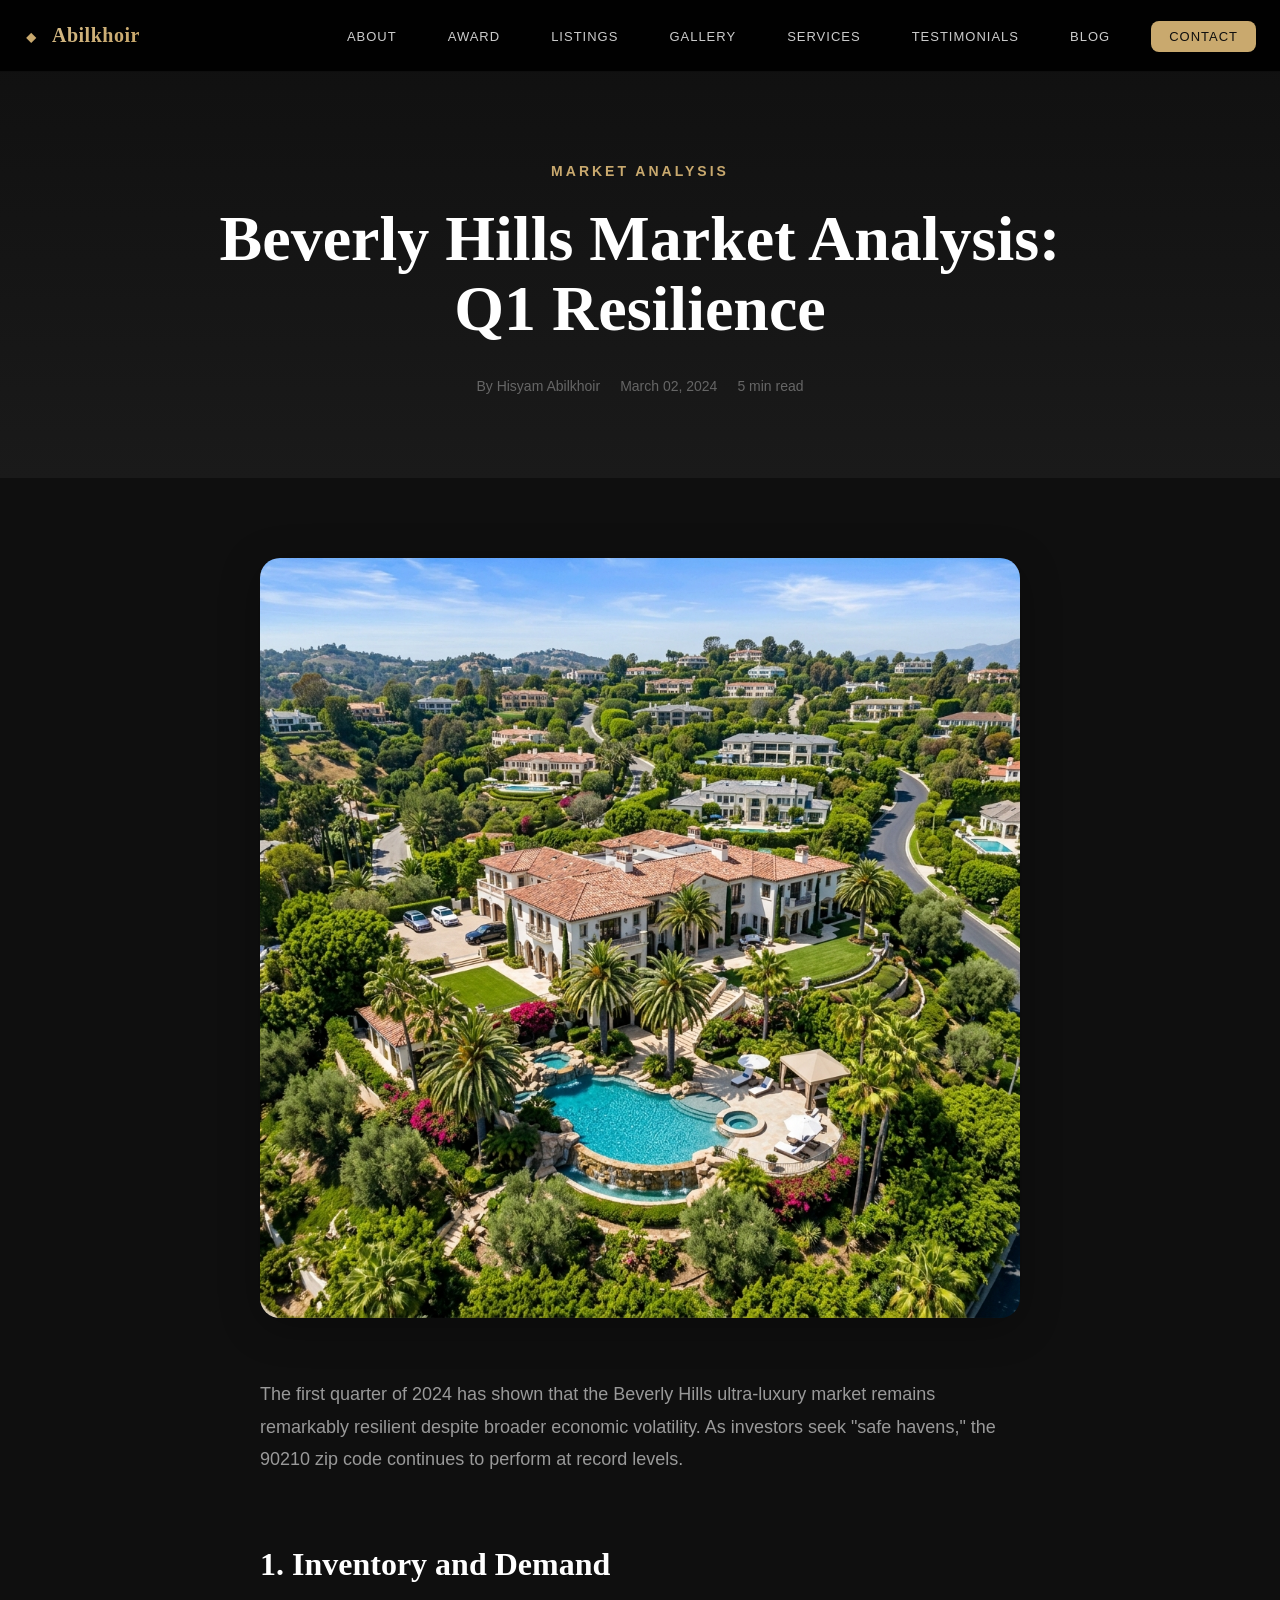
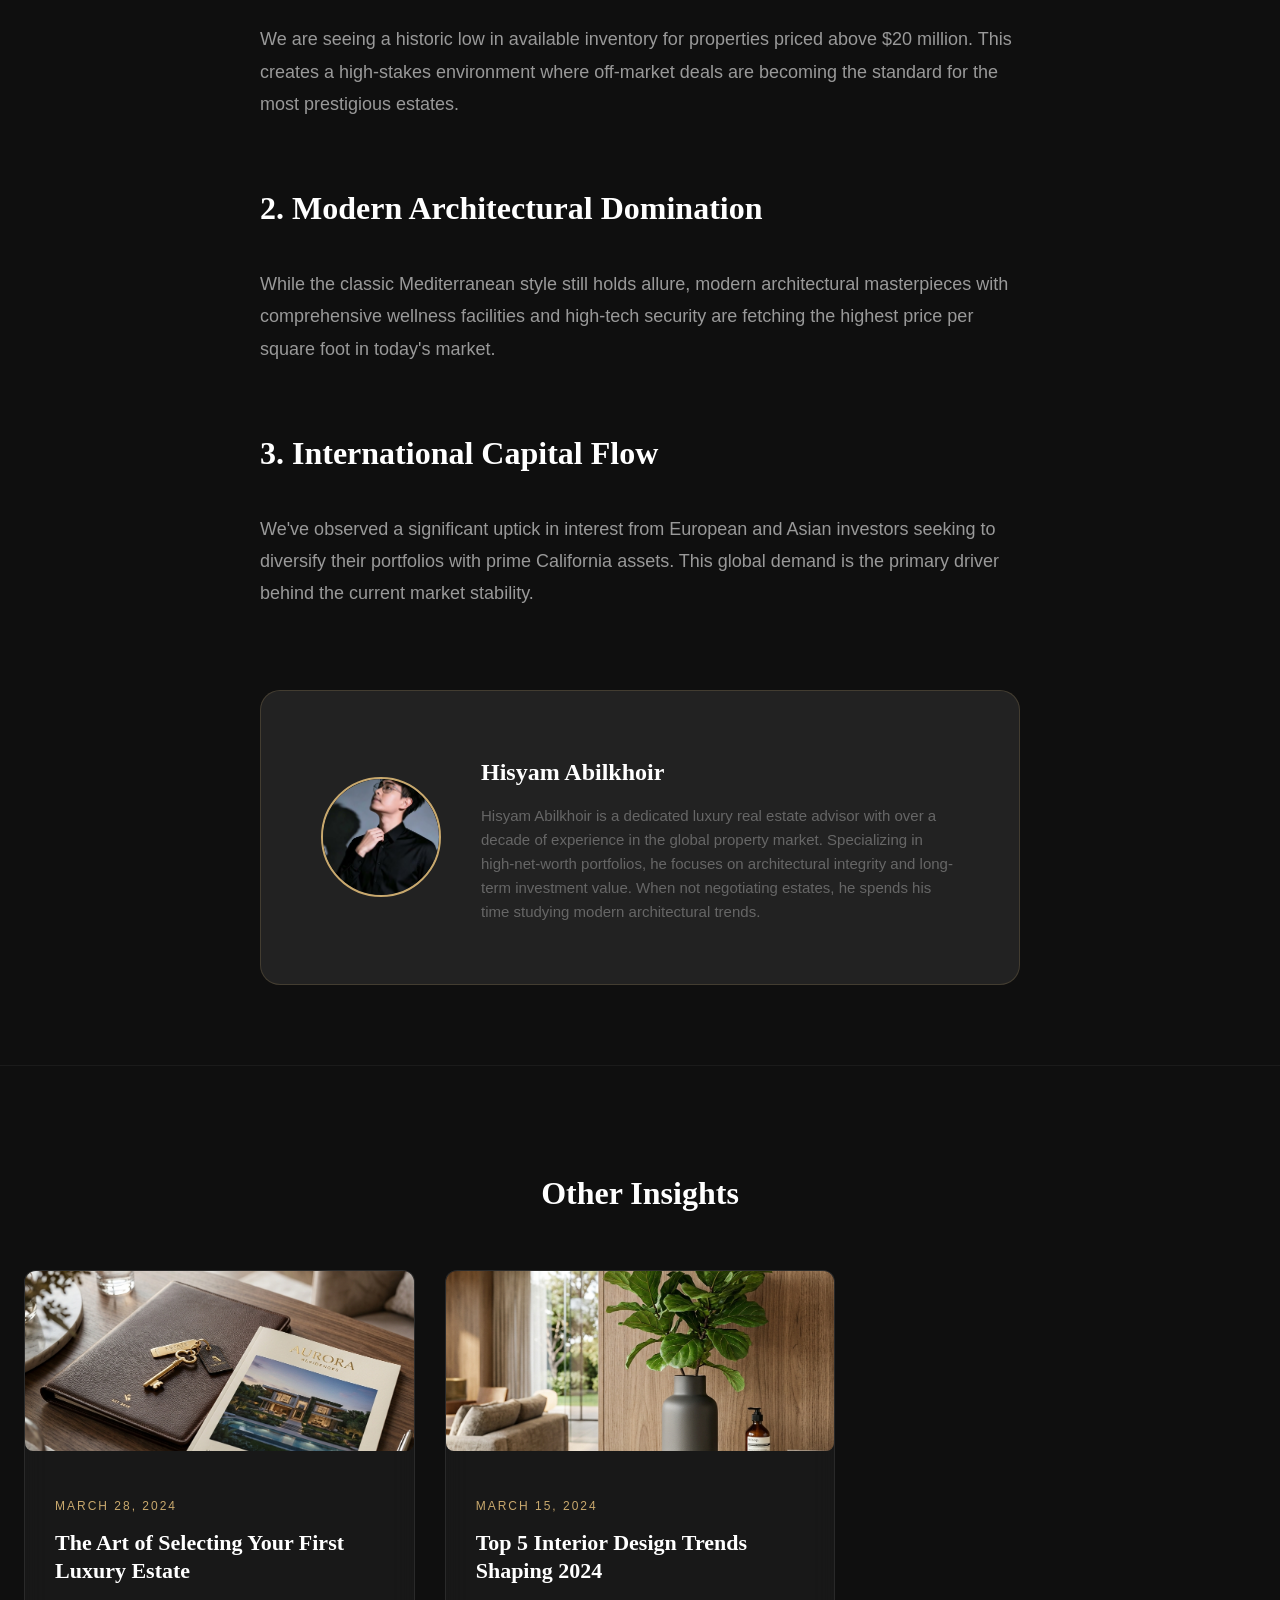
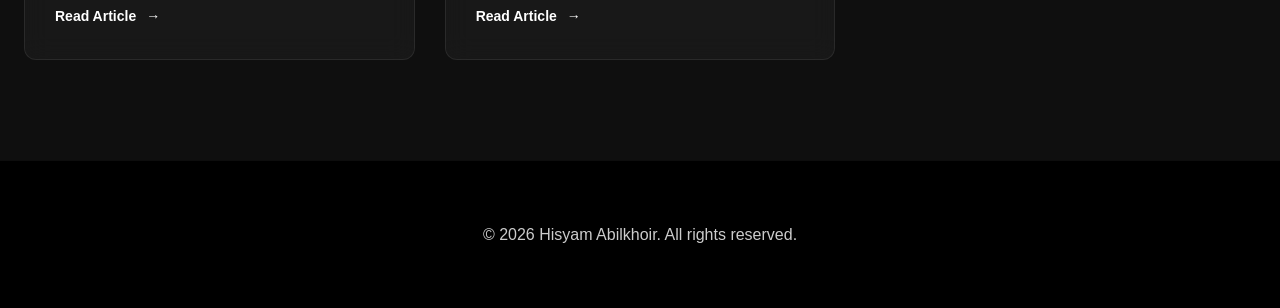
==== commit 35e48a9b: "update" ====
--- a/blog/beverly-hills-market-trends/index.html
+++ b/blog/beverly-hills-market-trends/index.html
@@ -15,7 +15,7 @@
       <div class="nav-container">
           <a href="../../index.html" class="nav-logo">
             <span class="logo-icon">⬥</span>
-            <span class="logo-text">Hisyam <span class="gold">Abilkhoir</span></span>
+            <span class="logo-text"><span class="gold">Abilkhoir</span></span>
           </a>
         <ul class="nav-menu" id="navMenu">
           <li><a href="../../index.html#about" class="nav-link">About</a></li>
